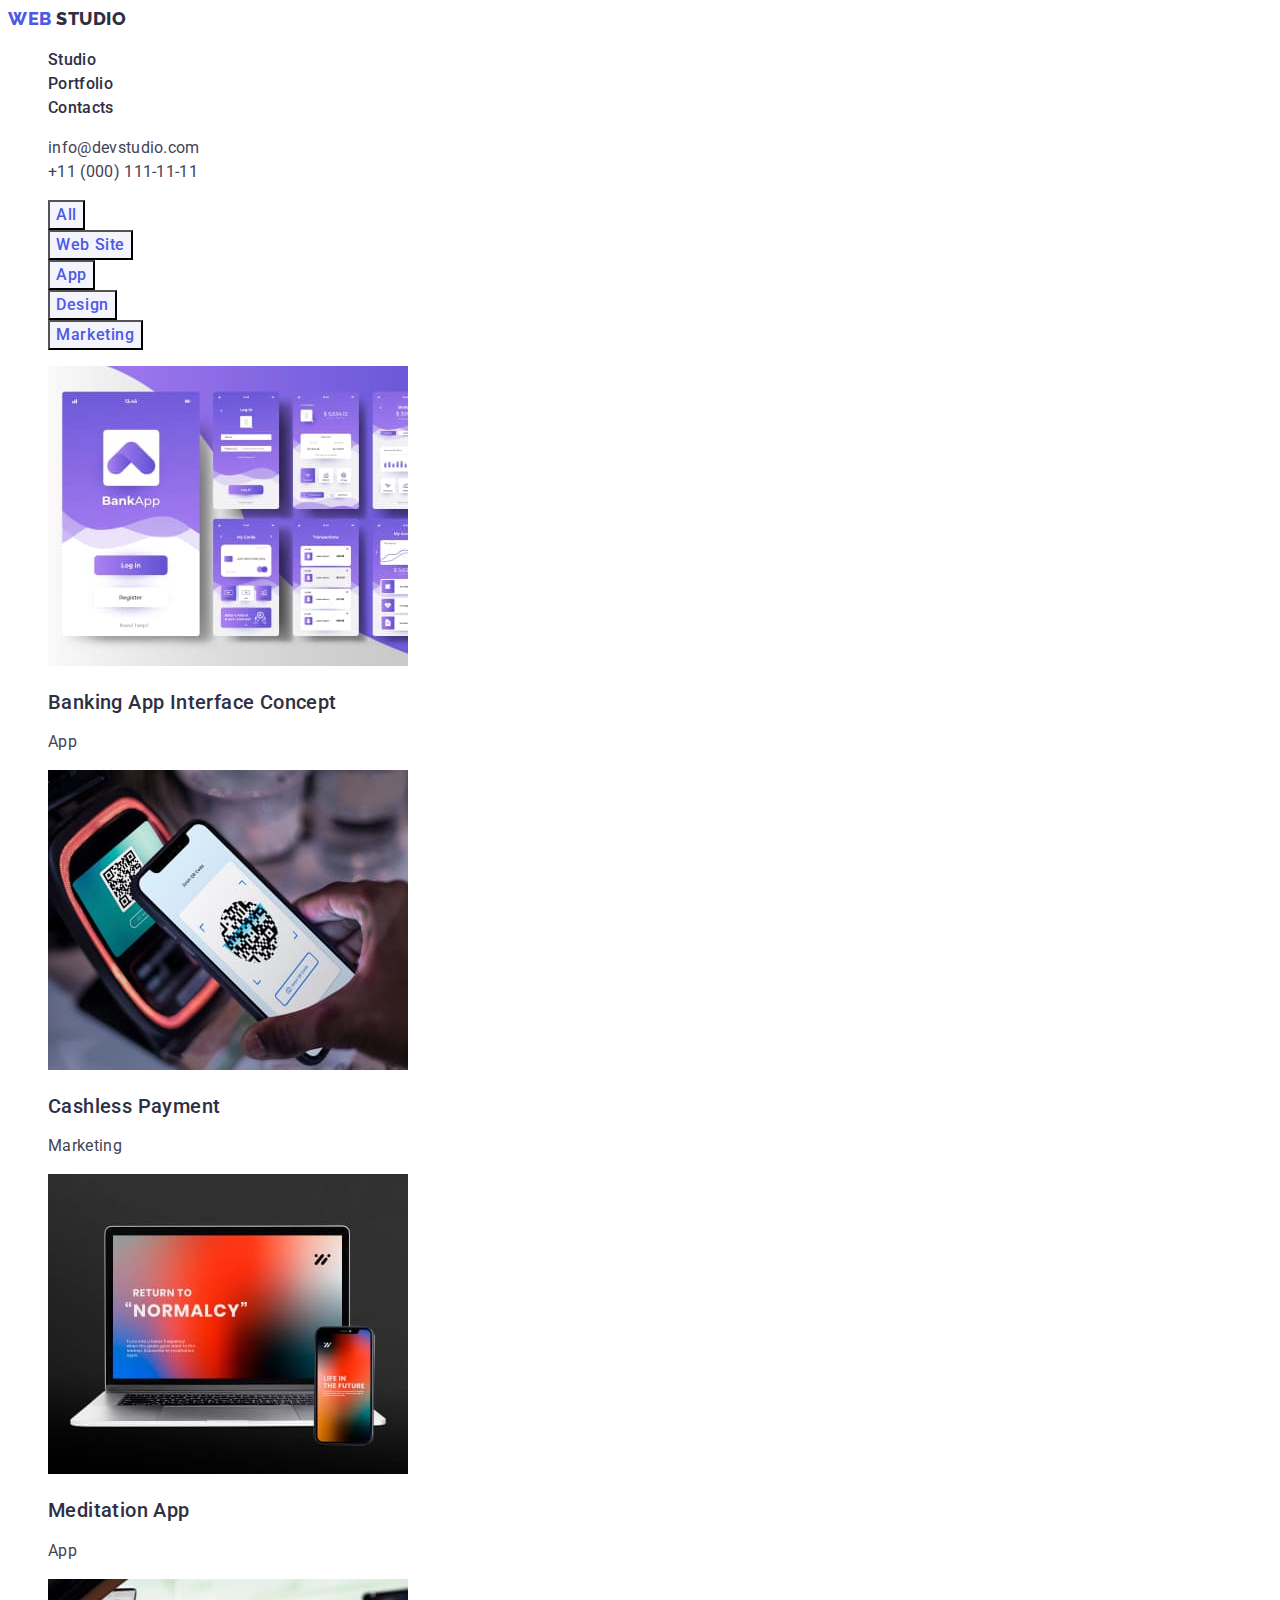
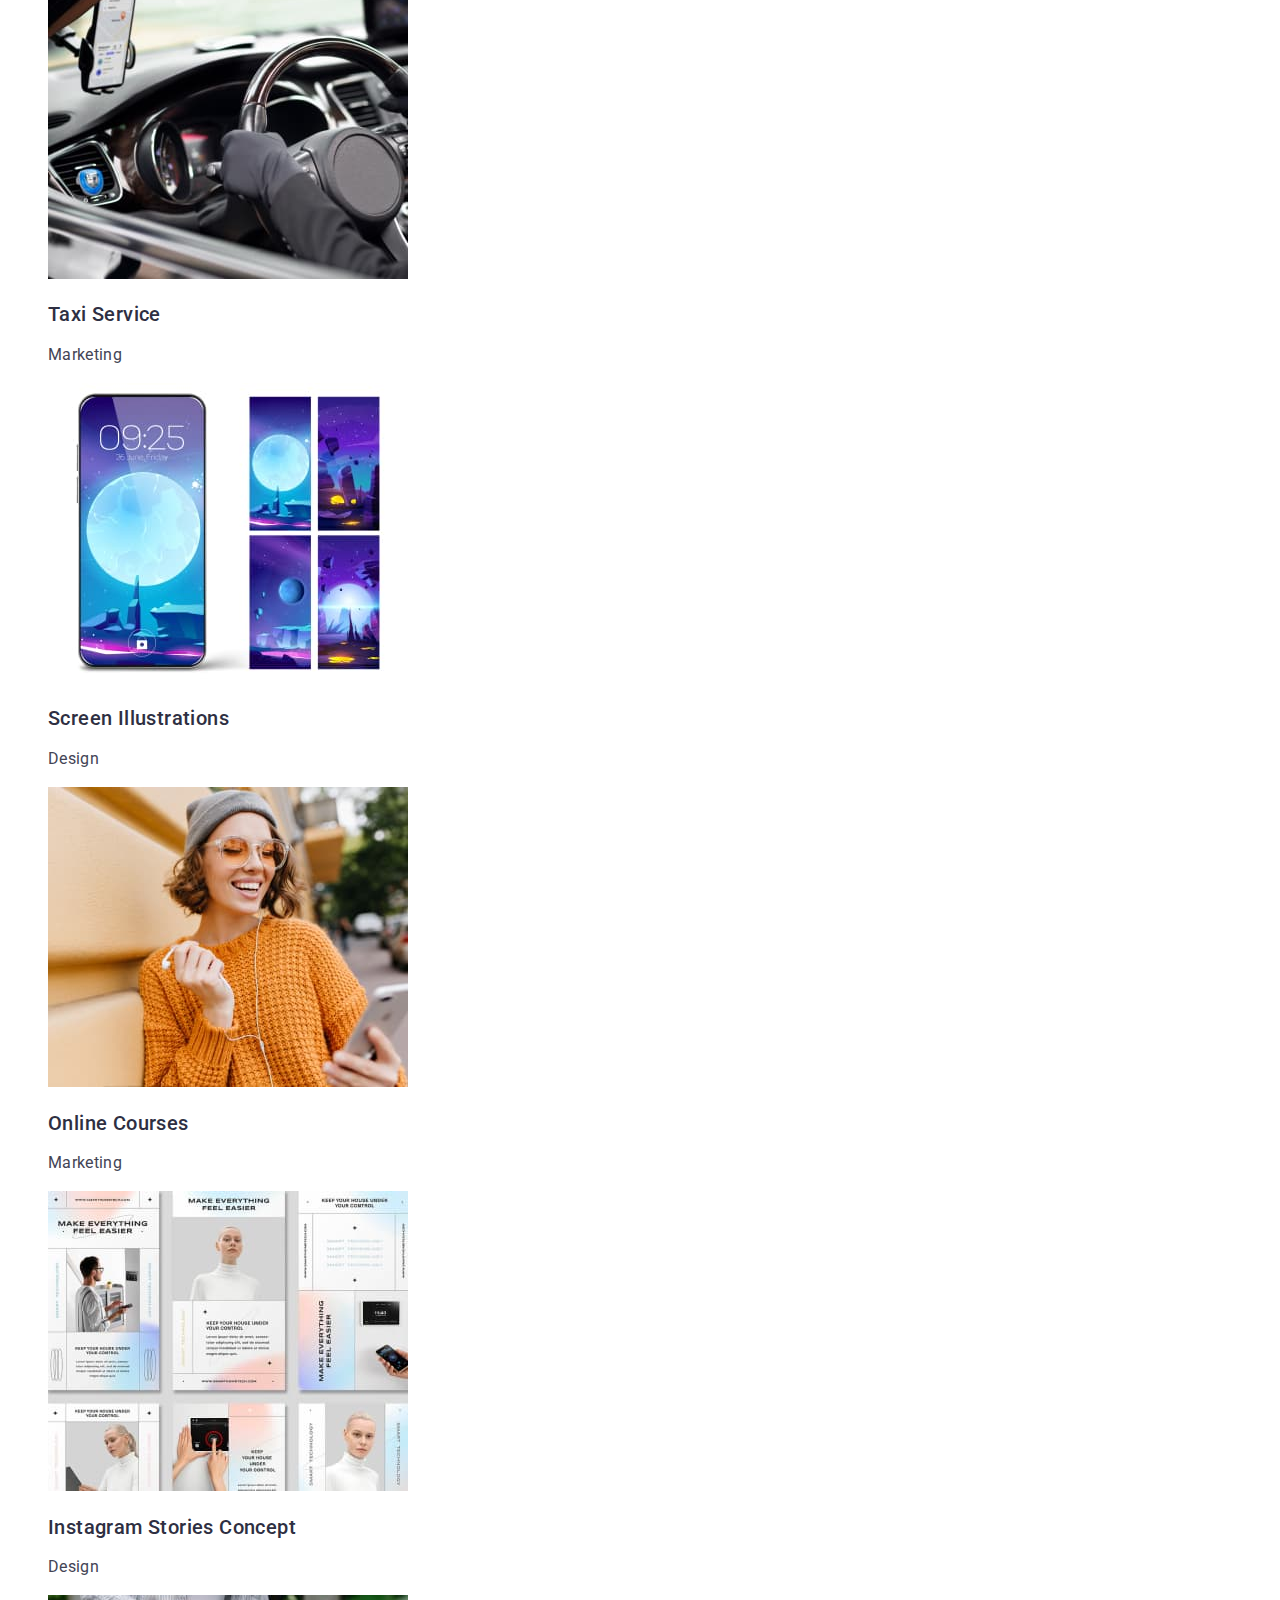
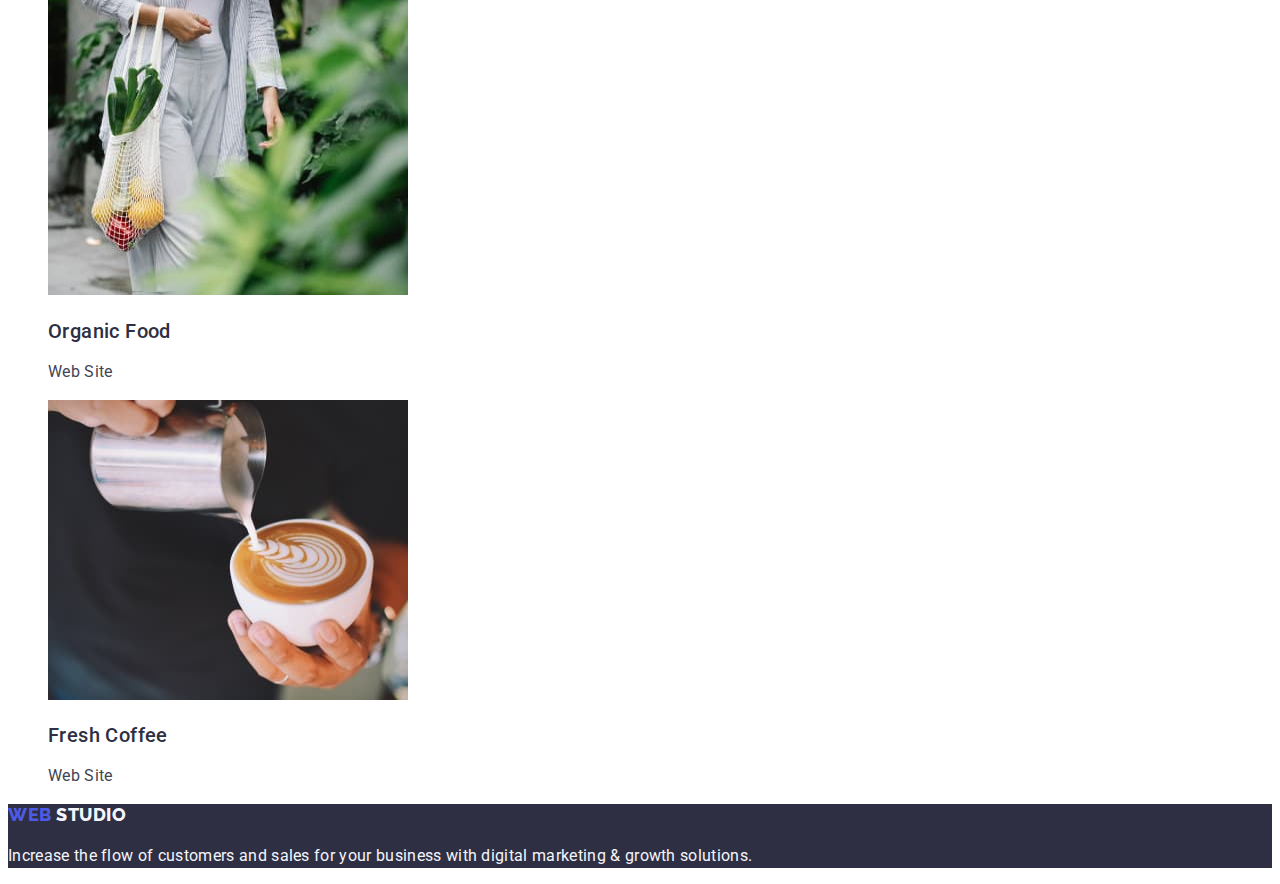
==== portfolio.html @ f61a52d9 "Initial commit" ====
<!DOCTYPE html>
<html lang="en">
  <head>
    <meta charset="UTF-8" />
    <meta http-equiv="X-UA-Compatible" content="IE=edge" />
    <meta name="viewport" content="width=device-width, initial-scale=1.0" />
    <title>Document</title>
    <link rel="stylesheet" href="./css/styles.css" />
    <link rel="preconnect" href="https://fonts.googleapis.com" />
    <link rel="preconnect" href="https://fonts.gstatic.com" crossorigin />
    <link
      href="https://fonts.googleapis.com/css2?family=Raleway:wght@800&family=Roboto:wght@400;500;700&display=swap"
      rel="stylesheet"
    />
  </head>
  <body class="body">
    <header>
      <nav>
        <a class="logo link" href="./index.html"
          >Web <span class="logo-dark">Studio</span></a
        >
        <ul class="list">
          <li><a class="link header-link" href="./index.html">Studio</a></li>
          <li>
            <a class="link header-link" href="./portfolio.html">Portfolio</a>
          </li>
          <li><a class="link header-link" href="">Contacts</a></li>
        </ul>
      </nav>
      <address class="link">
        <ul class="list">
          <li>
            <a class="link header-contact" href="mailto:info@devstudio.com"
              >info@devstudio.com</a
            >
          </li>
          <li>
            <a class="link header-contact" href="tel:+110001111111"
              >+11 (000) 111-11-11</a
            >
          </li>
        </ul>
      </address>
    </header>

    <main>
      <section>
        <h1 hidden>Portfolio</h1>
        <ul class="list">
          <li><button class="bth-portfolio" type="button">All</button></li>
          <li><button class="bth-portfolio" type="button">Web Site</button></li>
          <li><button class="bth-portfolio" type="button">App</button></li>
          <li><button class="bth-portfolio" type="button">Design</button></li>
          <li>
            <button class="bth-portfolio" type="button">Marketing</button>
          </li>
        </ul>
        <ul class="list">
          <li>
            <a class="link" href="">
              <img
                src="./images/hw-02/img-1.jpg"
                width="360"
                height="300"
                alt="Banking App Interface Concept"
              />
              <h2 class="uppertitle">Banking App Interface Concept</h2>
              <p class="text">App</p>
            </a>
          </li>
          <li>
            <a class="link" href="">
              <img
                src="./images/hw-02/img-2.jpg"
                width="360"
                height="300"
                alt="Cashless Payment"
              />
              <h2 class="uppertitle">Cashless Payment</h2>
              <p class="text">Marketing</p>
            </a>
          </li>

          <li>
            <a class="link" href="">
              <img
                src="./images/hw-02/img-3.jpg"
                width="360"
                height="300"
                alt="Meditation App"
              />
              <h2 class="uppertitle">Meditation App</h2>
              <p class="text">App</p>
            </a>
          </li>

          <li>
            <a class="link" href="">
              <img
                src="./images/hw-02/img-4.jpg"
                width="360"
                height="300"
                alt="Taxi Service"
              />
              <h2 class="uppertitle">Taxi Service</h2>
              <p class="text">Marketing</p>
            </a>
          </li>
          <li>
            <a class="link" href="">
              <img
                src="./images/hw-02/img-5.jpg"
                width="360"
                height="300"
                alt="Screen Illustrations"
              />
              <h2 class="uppertitle">Screen Illustrations</h2>
              <p class="text">Design</p>
            </a>
          </li>
          <li>
            <a class="link" href="">
              <img
                src="./images/hw-02/img-6.jpg"
                width="360"
                height="300"
                alt="Online Courses"
              />
              <h2 class="uppertitle">Online Courses</h2>
              <p class="text">Marketing</p>
            </a>
          </li>

          <li>
            <a class="link" href="">
              <img
                src="./images/hw-02/img-7.jpg"
                width="360"
                height="300"
                alt="Instagram Stories Concept"
              />
              <h2 class="uppertitle">Instagram Stories Concept</h2>
              <p class="text">Design</p>
            </a>
          </li>
          <li>
            <a class="link" href="">
              <img
                src="./images/hw-02/img-8.jpg"
                width="360"
                height="300"
                alt="Organic Food"
              />
              <h2 class="uppertitle">Organic Food</h2>
              <p class="text">Web Site</p>
            </a>
          </li>
          <li>
            <a class="link" href="">
              <img
                src="./images/hw-02/img-9.jpg"
                width="360"
                height="300"
                alt="Fresh Coffee"
              />
              <h2 class="uppertitle">Fresh Coffee</h2>
              <p class="text">Web Site</p>
            </a>
          </li>
        </ul>
      </section>
    </main>
    <footer class="dark-bg">
      <a class="logo link" href="./portfolio.html"
        >Web <span class="logo-light">Studio</span></a
      >
      <p class="footer-text">
        Increase the flow of customers and sales for your business with digital
        marketing & growth solutions.
      </p>
    </footer>
  </body>
</html>
---- css/styles.css ----
:root {
  --primary-font: Roboto, sans-serif;
  --secondary-font: Raleway, sans-serif;
  --main-txt-cl: #434455;
  --light-txt-cl: #ffffff;
  --accent-txt-cl: #4d5ae5;
  --okean-active-btn: #404bbf;
  --logo-dark-txt-container: #2e2f42;
  --logo-btn-txt: #f4f4fd;
  --light-bg-container: #f4f4fd;
}
.body {
  font-family: var(--primary-font);
  font-size: 16px;
  line-height: 1.5;
  letter-spacing: 0.02em;
  color: var(--main-txt-cl);
  background-color: var(--light-txt-cl);
}
.list {
  list-style: none;
  font-style: normal;
}
.link {
  text-decoration: none;
  font-style: normal;
}
.btn {
  font-family: var(--primary-font);
  font-weight: 500;
  font-size: 16px;
  line-height: 1.5;
  display: flex;
  align-items: center;
  letter-spacing: 0.04em;
  color: var(--light-txt-cl);
  background-color: var(--accent-txt-cl);
  box-shadow: 0px 4px 4px rgba(0, 0, 0, 0.15);
  cursor: pointer;
}
.btn:hover,
.btn:focus {
  background-color: var(--okean-active-btn);
}
.bth-portfolio {
  font-family: var(--primary-font);
  font-weight: 500;
  font-size: 16px;
  line-height: 1.5;
  letter-spacing: 0.04em;
  color: var(--accent-txt-cl);
  background-color: var(--logo-btn-txt);
  cursor: pointer;
}
.bth-portfolio:focus {
  background-color: #404BBF; 
  color: #FFFFFF;

}

.bth-portfolio:hover,
.btn-portfolio:focus {
  background-color: #404BBF; 
  color: #FFFFFF;
}

.title {
  font-family: var(--primary-font);
  font-weight: 700;
  font-size: 56px;
  line-height: 1.07;
  text-align: center;
  letter-spacing: 0.02em;
  color: var(--light-txt-cl);
}
.dark-bg {
  background: var(--logo-dark-txt-container);
}
.footer-text {
  font-family: var(--primary-font);
  font-weight: 400;
  font-size: 16px;
  line-height: 1.5;
  letter-spacing: 0.02em;
  color: var(--logo-btn-txt);
}

.logo {
  font-family: var(--secondary-font);
  font-weight: 800;
  font-size: 18px;
  line-height: 1.17;
  letter-spacing: 0.03em;
  text-transform: uppercase;
  color: var(--accent-txt-cl);
  text-decoration: none;
}
.logo-dark {
  color: var(--logo-dark-txt-container);
}
.logo-light {
  color: var(--logo-btn-txt);
}
.header-link {
  font-family: var(--primary-font);
  font-weight: 500;
  font-size: 16px;
  line-height: 1.5;
  letter-spacing: 0.02em;
  color: var(--logo-dark-txt-container);
}
.header-contact {
  font-family: var(--primary-font);
  font-weight: 400;
  font-size: 16px;
  line-height: 1.5;
  letter-spacing: 0.02em;
  color: var(--main-txt-cl);
  font-style: normal;
}

.header-link:hover,
.header-link:focus,
.header-contact:hover,
.header-contact:focus {
  color: var(--okean-active-btn);
}

.uppertitle {
  font-family: var(--primary-font);
  font-weight: 500;
  font-size: 20px;
  line-height: 1.2;
  letter-spacing: 0.02em;
  color: var(--logo-dark-txt-container);
}
.caption {
  font-family: var(--primary-font);
  font-weight: 700;
  font-size: 36px;
  line-height: 1.11;
  text-align: center;
  letter-spacing: 0.02em;
  text-transform: capitalize;
  color: var(--logo-dark-txt-container);
}
.light-bg {
  background: var(--light-bg-container);
}
.text {
  font-family: var(--primary-font);
font-style: normal;
font-weight: 400;
font-size: 16px;
line-height: 1.5;
letter-spacing: 0.02em;
color: var(--main-txt-cl);


}
.picture {
  background-color: var(--light-txt-cl);
}
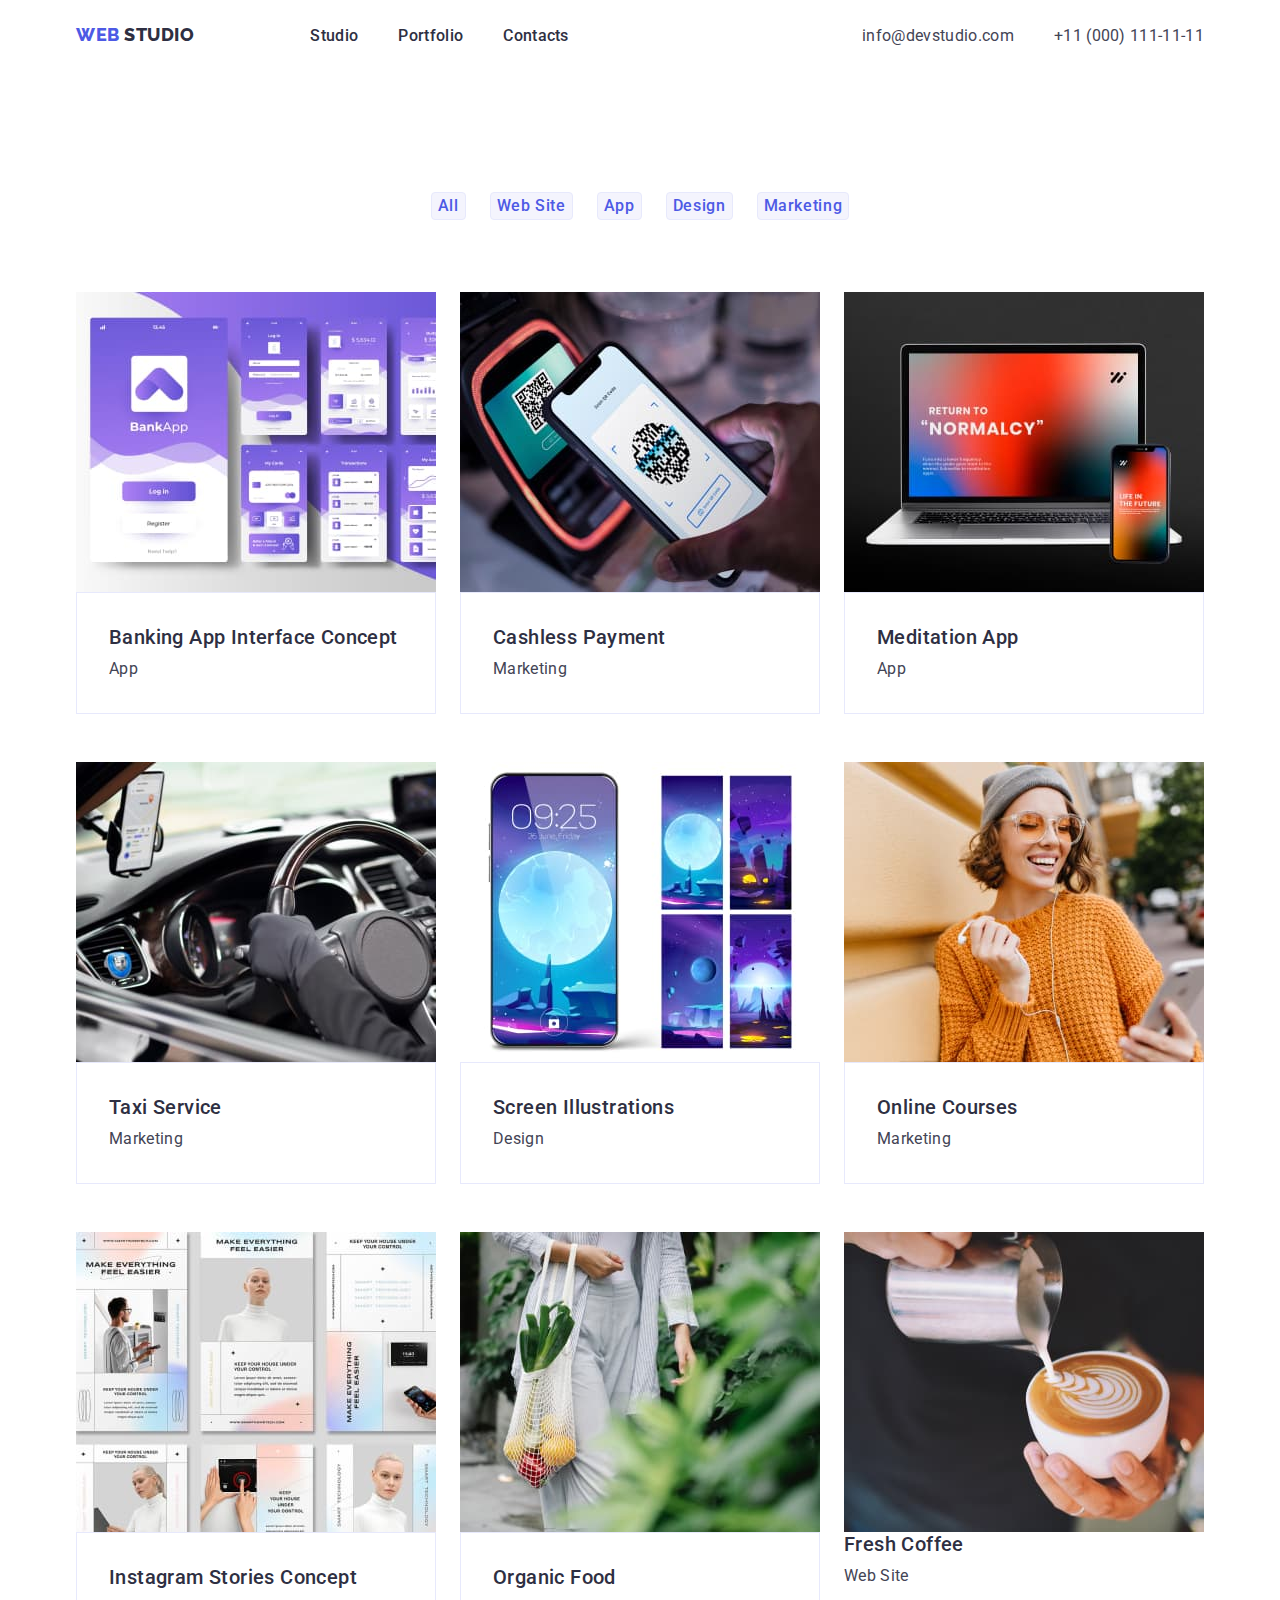
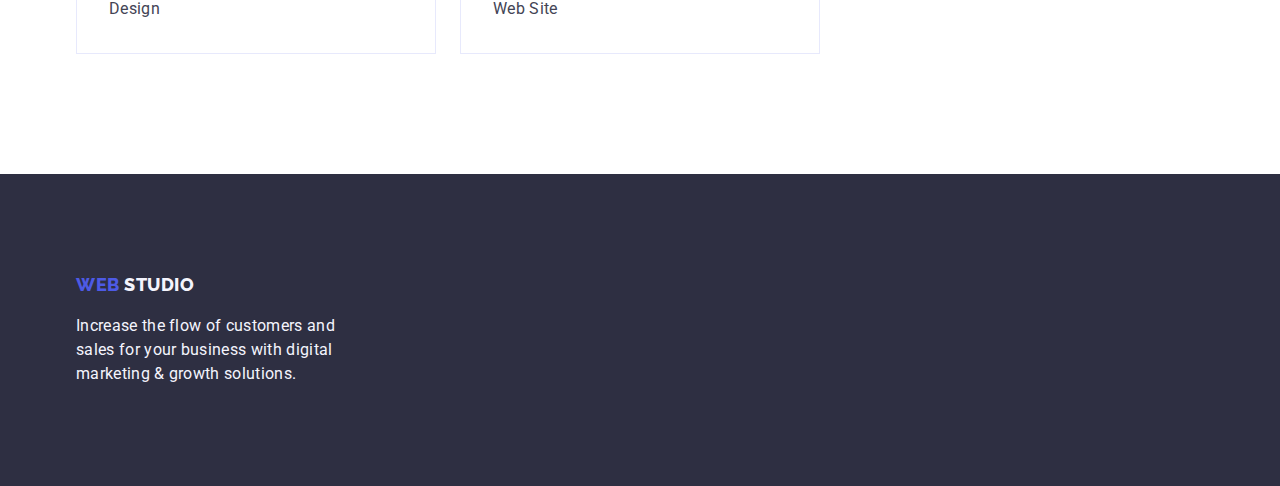
==== commit 308913e1: "change" ====
--- a/portfolio.html
+++ b/portfolio.html
@@ -5,6 +5,12 @@
     <meta http-equiv="X-UA-Compatible" content="IE=edge" />
     <meta name="viewport" content="width=device-width, initial-scale=1.0" />
     <title>Document</title>
+
+    <link
+      rel="stylesheet"
+      href="https://cdn.jsdelivr.net/npm/modern-normalize@1.1.0/modern-normalize.min.css"
+    />
+
     <link rel="stylesheet" href="./css/styles.css" />
     <link rel="preconnect" href="https://fonts.googleapis.com" />
     <link rel="preconnect" href="https://fonts.gstatic.com" crossorigin />
@@ -13,171 +19,199 @@
       rel="stylesheet"
     />
   </head>
+
   <body class="body">
     <header>
-      <nav>
-        <a class="logo link" href="./index.html"
-          >Web <span class="logo-dark">Studio</span></a
-        >
-        <ul class="list">
-          <li><a class="link header-link" href="./index.html">Studio</a></li>
-          <li>
-            <a class="link header-link" href="./portfolio.html">Portfolio</a>
-          </li>
-          <li><a class="link header-link" href="">Contacts</a></li>
-        </ul>
-      </nav>
-      <address class="link">
-        <ul class="list">
-          <li>
-            <a class="link header-contact" href="mailto:info@devstudio.com"
-              >info@devstudio.com</a
-            >
-          </li>
-          <li>
-            <a class="link header-contact" href="tel:+110001111111"
-              >+11 (000) 111-11-11</a
-            >
-          </li>
-        </ul>
-      </address>
+      <div class="header-container container">
+        <nav class="header-nav">
+          <a class="logo link" href="./index.html"
+            >Web <span class="logo-dark">Studio</span></a
+          >
+          <ul class="header-nav-list list">
+            <li><a class="link header-link" href="./index.html">Studio</a></li>
+            <li>
+              <a class="link header-link" href="./portfolio.html">Portfolio</a>
+            </li>
+            <li><a class="link header-link" href="">Contacts</a></li>
+          </ul>
+        </nav>
+        <address class="link">
+          <ul class="header-nav list">
+            <li>
+              <a class="link header-contact" href="mailto:info@devstudio.com"
+                >info@devstudio.com</a
+              >
+            </li>
+            <li>
+              <a class="link header-contact" href="tel:+110001111111"
+                >+11 (000) 111-11-11</a
+              >
+            </li>
+          </ul>
+        </address>
+      </div>
     </header>
 
     <main>
       <section>
-        <h1 hidden>Portfolio</h1>
-        <ul class="list">
-          <li><button class="bth-portfolio" type="button">All</button></li>
-          <li><button class="bth-portfolio" type="button">Web Site</button></li>
-          <li><button class="bth-portfolio" type="button">App</button></li>
-          <li><button class="bth-portfolio" type="button">Design</button></li>
-          <li>
-            <button class="bth-portfolio" type="button">Marketing</button>
-          </li>
-        </ul>
-        <ul class="list">
-          <li>
-            <a class="link" href="">
-              <img
-                src="./images/hw-02/img-1.jpg"
-                width="360"
-                height="300"
-                alt="Banking App Interface Concept"
-              />
-              <h2 class="uppertitle">Banking App Interface Concept</h2>
-              <p class="text">App</p>
-            </a>
-          </li>
-          <li>
-            <a class="link" href="">
-              <img
-                src="./images/hw-02/img-2.jpg"
-                width="360"
-                height="300"
-                alt="Cashless Payment"
-              />
-              <h2 class="uppertitle">Cashless Payment</h2>
-              <p class="text">Marketing</p>
-            </a>
-          </li>
-
-          <li>
-            <a class="link" href="">
-              <img
-                src="./images/hw-02/img-3.jpg"
-                width="360"
-                height="300"
-                alt="Meditation App"
-              />
-              <h2 class="uppertitle">Meditation App</h2>
-              <p class="text">App</p>
-            </a>
-          </li>
-
-          <li>
-            <a class="link" href="">
-              <img
-                src="./images/hw-02/img-4.jpg"
-                width="360"
-                height="300"
-                alt="Taxi Service"
-              />
-              <h2 class="uppertitle">Taxi Service</h2>
-              <p class="text">Marketing</p>
-            </a>
-          </li>
-          <li>
-            <a class="link" href="">
-              <img
-                src="./images/hw-02/img-5.jpg"
-                width="360"
-                height="300"
-                alt="Screen Illustrations"
-              />
-              <h2 class="uppertitle">Screen Illustrations</h2>
-              <p class="text">Design</p>
-            </a>
-          </li>
-          <li>
-            <a class="link" href="">
-              <img
-                src="./images/hw-02/img-6.jpg"
-                width="360"
-                height="300"
-                alt="Online Courses"
-              />
-              <h2 class="uppertitle">Online Courses</h2>
-              <p class="text">Marketing</p>
-            </a>
-          </li>
-
-          <li>
-            <a class="link" href="">
-              <img
-                src="./images/hw-02/img-7.jpg"
-                width="360"
-                height="300"
-                alt="Instagram Stories Concept"
-              />
-              <h2 class="uppertitle">Instagram Stories Concept</h2>
-              <p class="text">Design</p>
-            </a>
-          </li>
-          <li>
-            <a class="link" href="">
-              <img
-                src="./images/hw-02/img-8.jpg"
-                width="360"
-                height="300"
-                alt="Organic Food"
-              />
-              <h2 class="uppertitle">Organic Food</h2>
-              <p class="text">Web Site</p>
-            </a>
-          </li>
-          <li>
-            <a class="link" href="">
-              <img
-                src="./images/hw-02/img-9.jpg"
-                width="360"
-                height="300"
-                alt="Fresh Coffee"
-              />
-              <h2 class="uppertitle">Fresh Coffee</h2>
-              <p class="text">Web Site</p>
-            </a>
-          </li>
-        </ul>
+        <div class="container">
+          <h1 class="visually-hidden" hidden>Portfolio</h1>
+
+          <ul class="list btn-list">
+            <li><button class="bth-portfolio" type="button">All</button></li>
+            <li>
+              <button class="bth-portfolio" type="button">Web Site</button>
+            </li>
+            <li><button class="bth-portfolio" type="button">App</button></li>
+            <li>
+              <button class="bth-portfolio" type="button">Design</button>
+            </li>
+            <li>
+              <button class="bth-portfolio" type="button">Marketing</button>
+            </li>
+          </ul>
+
+          <ul class="list card">
+            <li class="card-item">
+              <a class="link" href="">
+                <img
+                  src="./images/hw-02/img-1.jpg"
+                  width="360"
+                  height="300"
+                  alt="Banking App Interface Concept"
+                />
+                <div class="card-wrapper">
+                  <h2 class="uppertitle">Banking App Interface Concept</h2>
+                  <p class="text">App</p>
+                </div>
+              </a>
+            </li>
+            <li class="card-item">
+              <a class="link" href="">
+                <img
+                  src="./images/hw-02/img-2.jpg"
+                  width="360"
+                  height="300"
+                  alt="Cashless Payment"
+                />
+                <div class="card-wrapper">
+                  <h2 class="uppertitle">Cashless Payment</h2>
+                  <p class="text">Marketing</p>
+                </div>
+              </a>
+            </li>
+            <li class="card-item">
+              <a class="link" href="">
+                <img
+                  src="./images/hw-02/img-3.jpg"
+                  width="360"
+                  height="300"
+                  alt="Meditation App"
+                />
+                <div class="card-wrapper">
+                  <h2 class="uppertitle">Meditation App</h2>
+                  <p class="text">App</p>
+                </div>
+              </a>
+            </li>
+            <li class="card-item">
+              <a class="link" href="">
+                <img
+                  src="./images/hw-02/img-4.jpg"
+                  width="360"
+                  height="300"
+                  alt="Taxi Service"
+                />
+                <div class="card-wrapper">
+                  <h2 class="uppertitle">Taxi Service</h2>
+                  <p class="text">Marketing</p>
+                </div>
+              </a>
+            </li>
+            <li class="card-item">
+              <a class="link" href="">
+                <img
+                  src="./images/hw-02/img-5.jpg"
+                  width="360"
+                  height="300"
+                  alt="Screen Illustrations"
+                />
+                <div class="card-wrapper">
+                  <h2 class="uppertitle">Screen Illustrations</h2>
+                  <p class="text">Design</p>
+                </div>
+              </a>
+            </li>
+            <li class="card-item">
+              <a class="link" href="">
+                <img
+                  src="./images/hw-02/img-6.jpg"
+                  width="360"
+                  height="300"
+                  alt="Online Courses"
+                />
+                <div class="card-wrapper">
+                  <h2 class="uppertitle">Online Courses</h2>
+                  <p class="text">Marketing</p>
+                </div>
+              </a>
+            </li>
+            <li class="card-item">
+              <a class="link" href="">
+                <img
+                  src="./images/hw-02/img-7.jpg"
+                  width="360"
+                  height="300"
+                  alt="Instagram Stories Concept"
+                />
+                <div class="card-wrapper">
+                  <h2 class="uppertitle">Instagram Stories Concept</h2>
+                  <p class="text">Design</p>
+                </div>
+              </a>
+            </li>
+            <li class="card-item">
+              <a class="link" href="">
+                <img
+                  src="./images/hw-02/img-8.jpg"
+                  width="360"
+                  height="300"
+                  alt="Organic Food"
+                />
+                <div class="card-wrapper">
+                  <h2 class="uppertitle">Organic Food</h2>
+                  <p class="text">Web Site</p>
+                </div>
+              </a>
+            </li>
+            <li class="card-item">
+              <a class="link" href="">
+                <img
+                  src="./images/hw-02/img-9.jpg"
+                  width="360"
+                  height="300"
+                  alt="Fresh Coffee"
+                />
+                <div>
+                  <h2 class="uppertitle">Fresh Coffee</h2>
+                  <p class="text">Web Site</p>
+                </div>
+              </a>
+            </li>
+          </ul>
+        </div>
       </section>
     </main>
     <footer class="dark-bg">
-      <a class="logo link" href="./portfolio.html"
-        >Web <span class="logo-light">Studio</span></a
-      >
-      <p class="footer-text">
-        Increase the flow of customers and sales for your business with digital
-        marketing & growth solutions.
-      </p>
+      <div class="container logo-footer">
+        <a class="logo link" href="./portfolio.html"
+          >Web <span class="logo-light">Studio</span></a
+        >
+        <p class="footer-text">
+          Increase the flow of customers and sales for your business with
+          digital marketing & growth solutions.
+        </p>
+      </div>
     </footer>
   </body>
 </html>
--- a/css/styles.css
+++ b/css/styles.css
@@ -17,32 +17,74 @@
   color: var(--main-txt-cl);
   background-color: var(--light-txt-cl);
 }
+h1,
+h2,
+h3,
+h4,
+h5,
+h6,
+p,
+ul {
+  margin: 0;
+}
+img {
+  display: block;
+  max-width: 100%;
+  height: auto;
+}
+.container {
+  width: 1158px;
+  margin-left: auto;
+  margin-right: auto;
+  padding-left: 15px;
+  padding-right: 15px;
+
+  outline-offset: -2px;
+}
+
 .list {
   list-style: none;
   font-style: normal;
+  padding: 0;
+  margin: 0;
 }
 .link {
   text-decoration: none;
   font-style: normal;
 }
+button {
+  font-style: inherit;
+  color: currentColor;
+  cursor: pointer;
+}
 .btn {
+  display: block;
+  margin-left: auto;
+  margin-right: auto;
+  margin-top: 48px;
+  min-width: 169px;
   font-family: var(--primary-font);
   font-weight: 500;
   font-size: 16px;
   line-height: 1.5;
-  display: flex;
+  display: block;
   align-items: center;
   letter-spacing: 0.04em;
   color: var(--light-txt-cl);
   background-color: var(--accent-txt-cl);
   box-shadow: 0px 4px 4px rgba(0, 0, 0, 0.15);
   cursor: pointer;
+  height: 56px;
+  border: none;
+  border-radius: 4px;
 }
 .btn:hover,
 .btn:focus {
   background-color: var(--okean-active-btn);
 }
 .bth-portfolio {
+  margin-bottom: 72px;
+
   font-family: var(--primary-font);
   font-weight: 500;
   font-size: 16px;
@@ -51,20 +93,26 @@
   color: var(--accent-txt-cl);
   background-color: var(--logo-btn-txt);
   cursor: pointer;
+  border: 1px solid #e7e9fc;
+  border-radius: 4px;
 }
 .bth-portfolio:focus {
-  background-color: #404BBF; 
-  color: #FFFFFF;
-
+  background-color: #404bbf;
+  color: #ffffff;
 }
 
 .bth-portfolio:hover,
 .btn-portfolio:focus {
-  background-color: #404BBF; 
-  color: #FFFFFF;
+  background-color: #404bbf;
+  color: #ffffff;
 }
 
 .title {
+  margin-bottom: 48px;
+  margin-left: auto;
+  margin-right: auto;
+  width: 496px;
+  display: block;
   font-family: var(--primary-font);
   font-weight: 700;
   font-size: 56px;
@@ -73,10 +121,13 @@
   letter-spacing: 0.02em;
   color: var(--light-txt-cl);
 }
+
 .dark-bg {
   background: var(--logo-dark-txt-container);
 }
 .footer-text {
+  margin-top: 16px;
+  width: 264px;
   font-family: var(--primary-font);
   font-weight: 400;
   font-size: 16px;
@@ -86,6 +137,7 @@
 }
 
 .logo {
+  margin-right: 76px;
   font-family: var(--secondary-font);
   font-weight: 800;
   font-size: 18px;
@@ -126,7 +178,29 @@
   color: var(--okean-active-btn);
 }
 
+.header-container {
+  display: flex;
+  align-items: center;
+}
+.header-nav-list {
+  display: flex;
+  align-items: center;
+  gap: 40px;
+}
+.header-nav {
+  margin-right: auto;
+  display: flex;
+  gap: 40px;
+  padding-top: 24px;
+  padding-bottom: 24px;
+}
+section {
+  padding-top: 120px;
+  padding-bottom: 120px;
+}
+
 .uppertitle {
+  margin-bottom: 8px;
   font-family: var(--primary-font);
   font-weight: 500;
   font-size: 20px;
@@ -135,6 +209,7 @@
   color: var(--logo-dark-txt-container);
 }
 .caption {
+  margin-bottom: 72px;
   font-family: var(--primary-font);
   font-weight: 700;
   font-size: 36px;
@@ -144,20 +219,88 @@
   text-transform: capitalize;
   color: var(--logo-dark-txt-container);
 }
+.visually-hidden {
+  position: absolute;
+  width: 1px;
+  height: 1px;
+  margin: -1px;
+  border: 0;
+  padding: 0;
+  white-space: nowrap;
+  clip-path: inset(100%);
+  clip: rect(0 0 0 0);
+  overflow: hidden;
+}
 .light-bg {
   background: var(--light-bg-container);
 }
 .text {
   font-family: var(--primary-font);
-font-style: normal;
-font-weight: 400;
-font-size: 16px;
-line-height: 1.5;
-letter-spacing: 0.02em;
-color: var(--main-txt-cl);
-
-
+  font-style: normal;
+  font-weight: 400;
+  font-size: 16px;
+  line-height: 1.5;
+  letter-spacing: 0.02em;
+  color: var(--main-txt-cl);
 }
 .picture {
   background-color: var(--light-txt-cl);
 }
+
+.container-list {
+  display: flex;
+  flex-wrap: wrap;
+  gap: 24px;
+}
+.subtitle {
+  width: 264px;
+}
+.img-list {
+  display: flex;
+  flex-wrap: wrap;
+  gap: 24px;
+}
+.team-list {
+  display: flex;
+  flex-wrap: wrap;
+  gap: 24px;
+}
+.team-item {
+  width: calc((100%- (24px * 3)) / 4);
+}
+.team-wrapper {
+  padding: 32px 16px;
+}
+.team-card {
+  border-top-left-radius: 0px;
+  border-top-right-radius: 0px;
+  border-bottom-right-radius: 4px;
+  border-bottom-left-radius: 4px;
+}
+.team-uppertitle {
+  text-align: center;
+}
+.team-text {
+  text-align: center;
+}
+.logo-footer {
+  padding-top: 100px;
+  padding-bottom: 100px;
+}
+.btn-list {
+  display: flex;
+  flex-wrap: wrap;
+  justify-content: center;
+  gap: 24px;
+}
+
+.card {
+  display: flex;
+  flex-wrap: wrap;
+  gap: 24px;
+  row-gap: 48px;
+}
+.card-wrapper {
+  padding: 32px;
+  border: 1px solid #e7e9fc;
+}
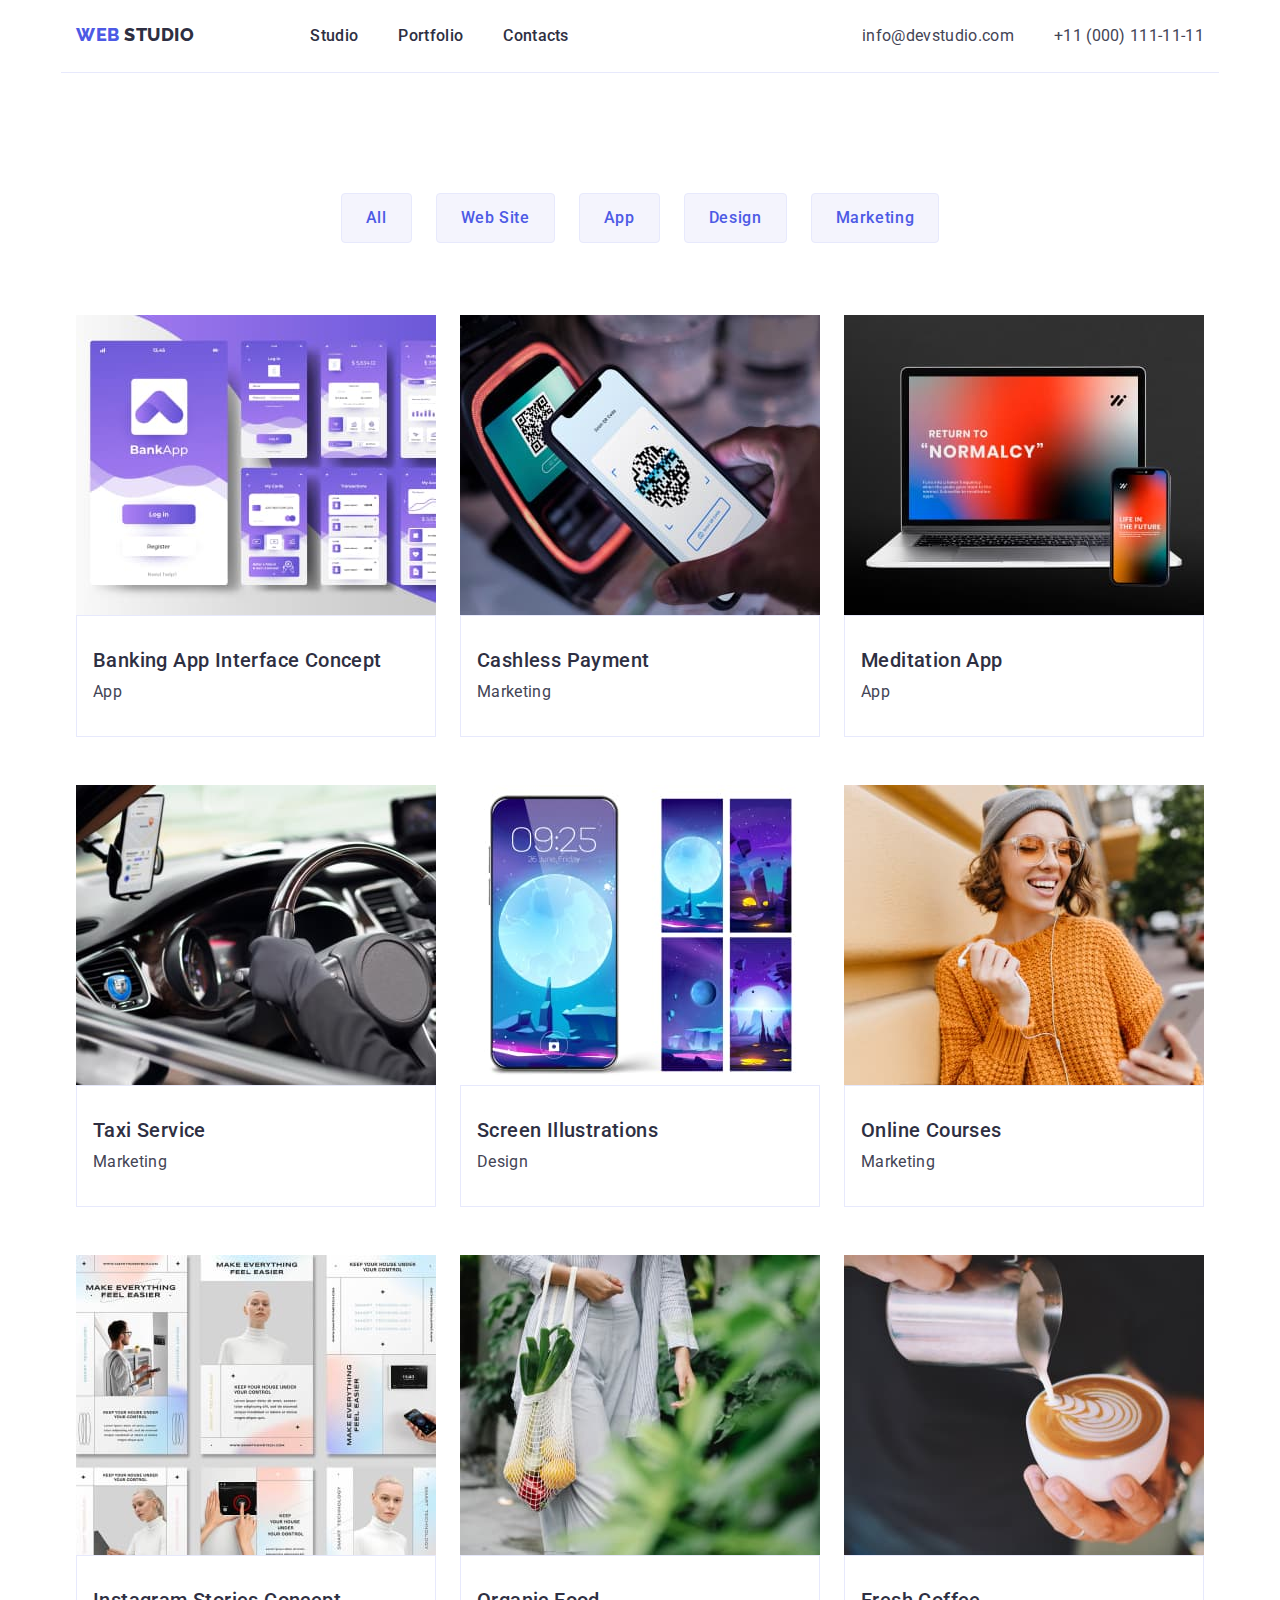
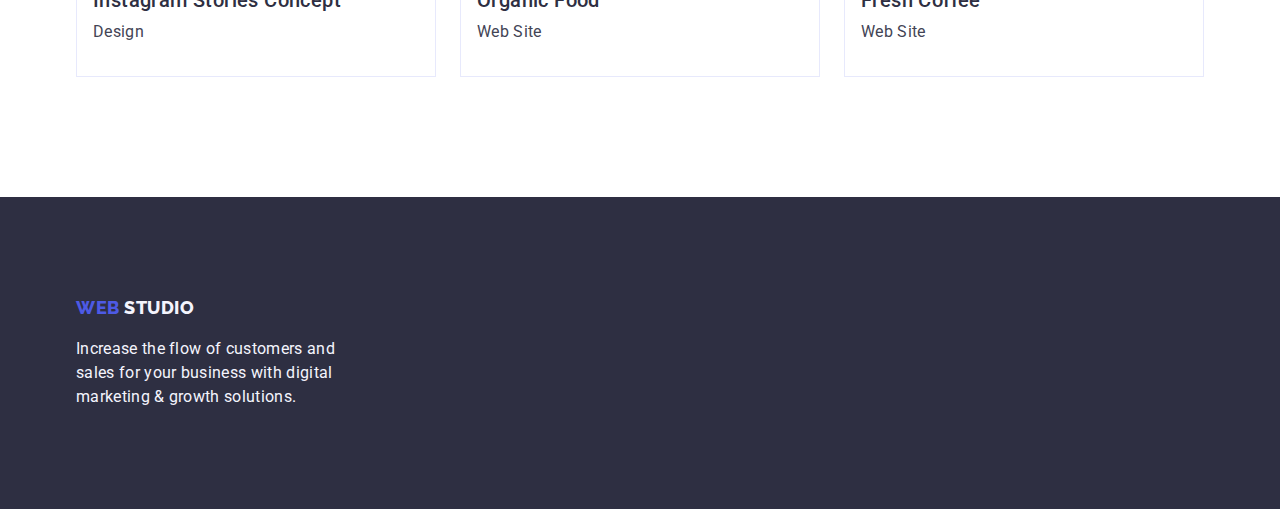
==== commit 19f1cfaf: "change" ====
--- a/portfolio.html
+++ b/portfolio.html
@@ -192,7 +192,7 @@
                   height="300"
                   alt="Fresh Coffee"
                 />
-                <div>
+                <div class="card-wrapper">
                   <h2 class="uppertitle">Fresh Coffee</h2>
                   <p class="text">Web Site</p>
                 </div>
--- a/css/styles.css
+++ b/css/styles.css
@@ -49,6 +49,7 @@
   margin: 0;
 }
 .link {
+  display: inline-block;
   text-decoration: none;
   font-style: normal;
 }
@@ -84,6 +85,7 @@
 }
 .bth-portfolio {
   margin-bottom: 72px;
+  padding: 12px 24px;
 
   font-family: var(--primary-font);
   font-weight: 500;
@@ -105,6 +107,7 @@
 .btn-portfolio:focus {
   background-color: #404bbf;
   color: #ffffff;
+  border: 1px solid transparent;
 }
 
 .title {
@@ -121,7 +124,10 @@
   letter-spacing: 0.02em;
   color: var(--light-txt-cl);
 }
-
+.title-container {
+  padding-top: 188px;
+  padding-bottom: 188px;
+}
 .dark-bg {
   background: var(--logo-dark-txt-container);
 }
@@ -181,6 +187,7 @@
 .header-container {
   display: flex;
   align-items: center;
+  border-bottom: 1px solid #E7E9FC;
 }
 .header-nav-list {
   display: flex;
@@ -283,11 +290,14 @@
 .team-text {
   text-align: center;
 }
-.logo-footer {
+.logo-footer { 
+  
+  margin-bottom: 16px;
   padding-top: 100px;
   padding-bottom: 100px;
 }
 .btn-list {
+  
   display: flex;
   flex-wrap: wrap;
   justify-content: center;
@@ -299,8 +309,9 @@
   flex-wrap: wrap;
   gap: 24px;
   row-gap: 48px;
+  border-top: none;
 }
 .card-wrapper {
-  padding: 32px;
+  padding: 32px 16px;
   border: 1px solid #e7e9fc;
 }
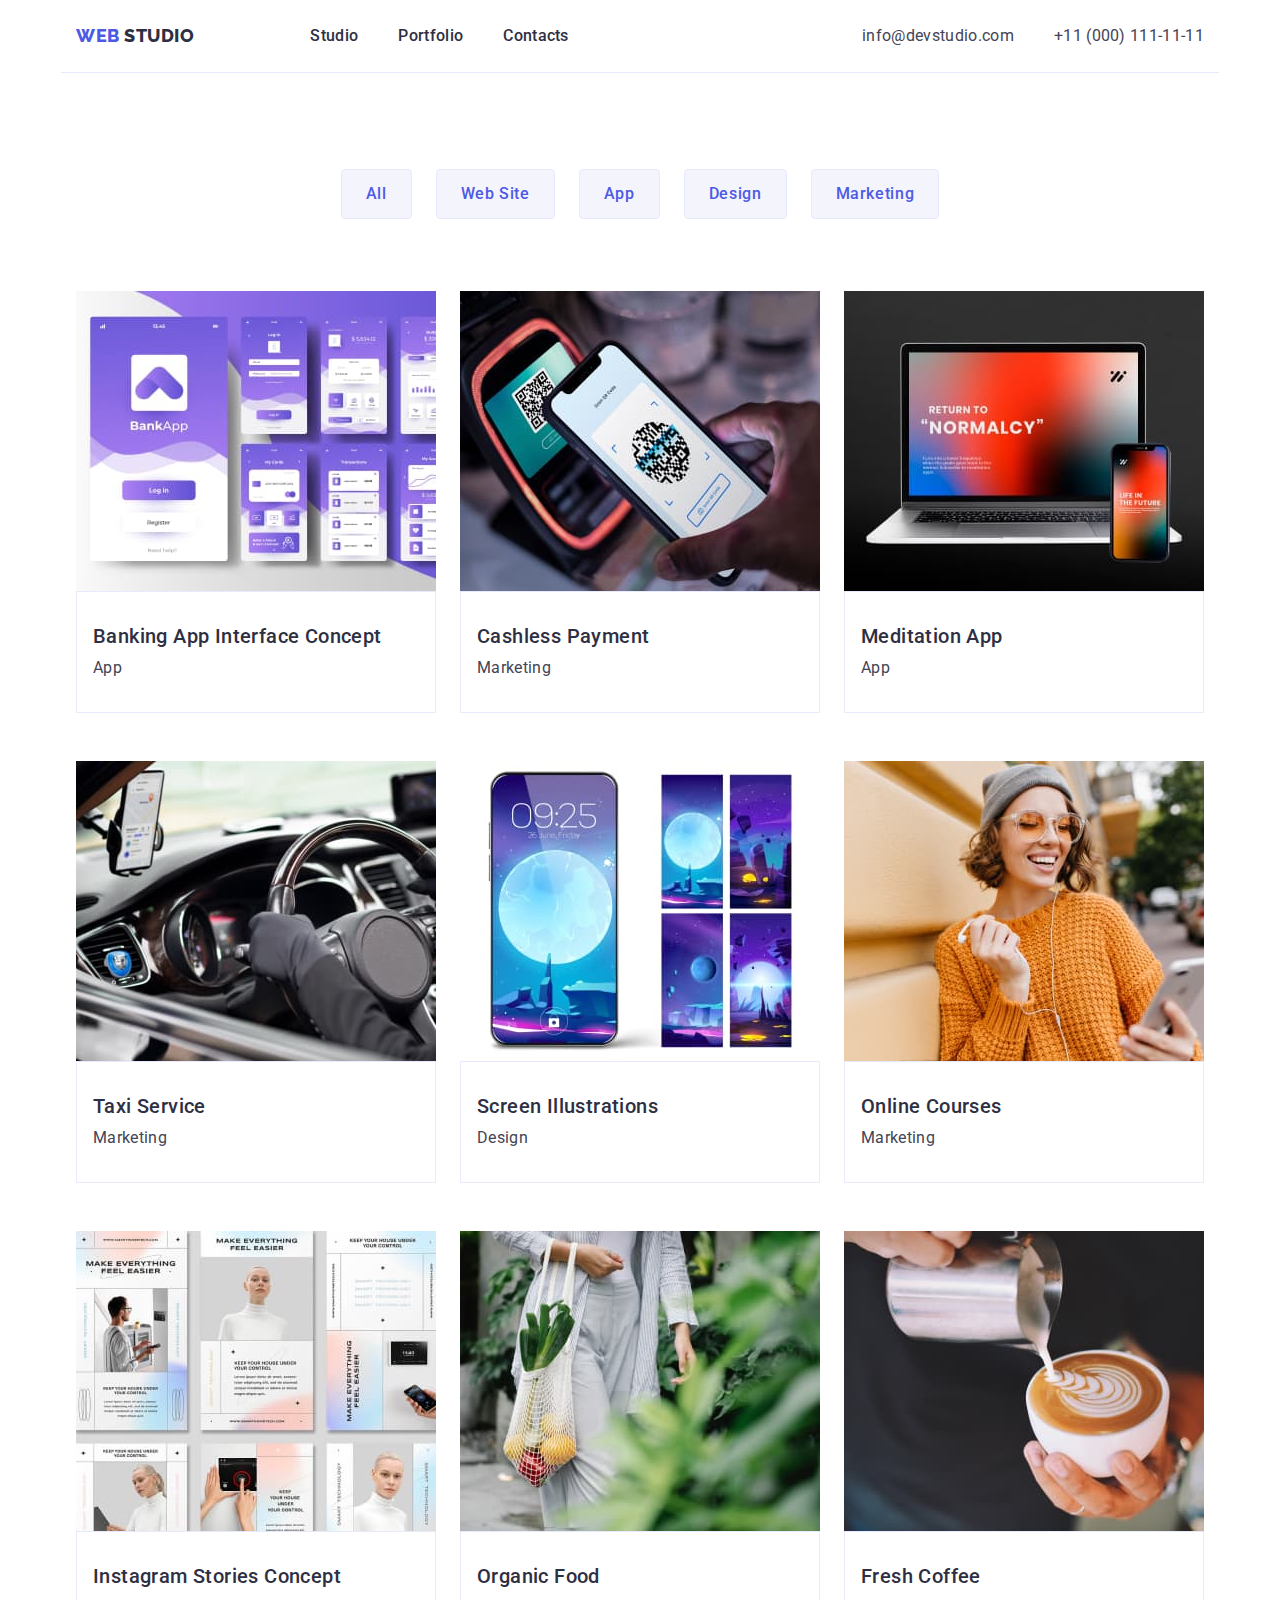
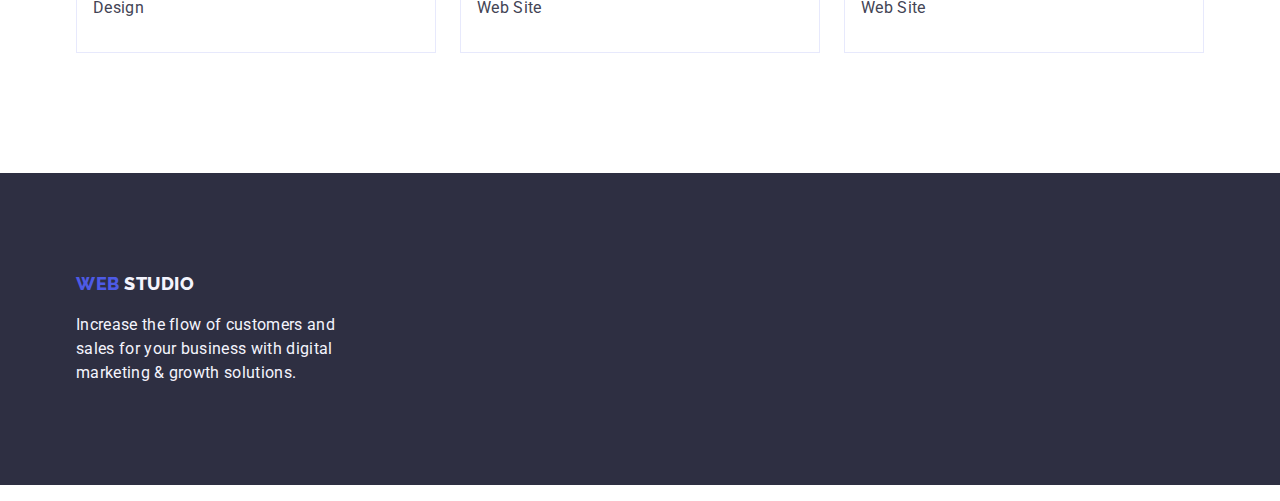
==== commit 853587a3: "change" ====
--- a/portfolio.html
+++ b/portfolio.html
@@ -53,7 +53,7 @@
     </header>
 
     <main>
-      <section>
+      <section class="portfolio-section">
         <div class="container">
           <h1 class="visually-hidden" hidden>Portfolio</h1>
 
--- a/css/styles.css
+++ b/css/styles.css
@@ -84,7 +84,7 @@
   background-color: var(--okean-active-btn);
 }
 .bth-portfolio {
-  margin-bottom: 72px;
+ 
   padding: 12px 24px;
 
   font-family: var(--primary-font);
@@ -97,10 +97,13 @@
   cursor: pointer;
   border: 1px solid #e7e9fc;
   border-radius: 4px;
+  
 }
 .bth-portfolio:focus {
   background-color: #404bbf;
   color: #ffffff;
+  border: 1px solid transparent;
+
 }
 
 .bth-portfolio:hover,
@@ -114,7 +117,7 @@
   margin-bottom: 48px;
   margin-left: auto;
   margin-right: auto;
-  width: 496px;
+  max-width: 496px;
   display: block;
   font-family: var(--primary-font);
   font-weight: 700;
@@ -187,7 +190,7 @@
 .header-container {
   display: flex;
   align-items: center;
-  border-bottom: 1px solid #E7E9FC;
+  border-bottom: 1px solid #e7e9fc;
 }
 .header-nav-list {
   display: flex;
@@ -195,13 +198,14 @@
   gap: 40px;
 }
 .header-nav {
+  align-items: center;
   margin-right: auto;
   display: flex;
   gap: 40px;
   padding-top: 24px;
   padding-bottom: 24px;
 }
-section {
+.section-studio {
   padding-top: 120px;
   padding-bottom: 120px;
 }
@@ -290,18 +294,22 @@
 .team-text {
   text-align: center;
 }
-.logo-footer { 
-  
+.logo-footer {
   margin-bottom: 16px;
   padding-top: 100px;
   padding-bottom: 100px;
 }
 .btn-list {
-  
+  margin-bottom: 72px;
   display: flex;
   flex-wrap: wrap;
   justify-content: center;
   gap: 24px;
+  border-top: none;
+}
+.portfolio-section {
+  padding-top: 96px;
+  padding-bottom: 120px;
 }
 
 .card {
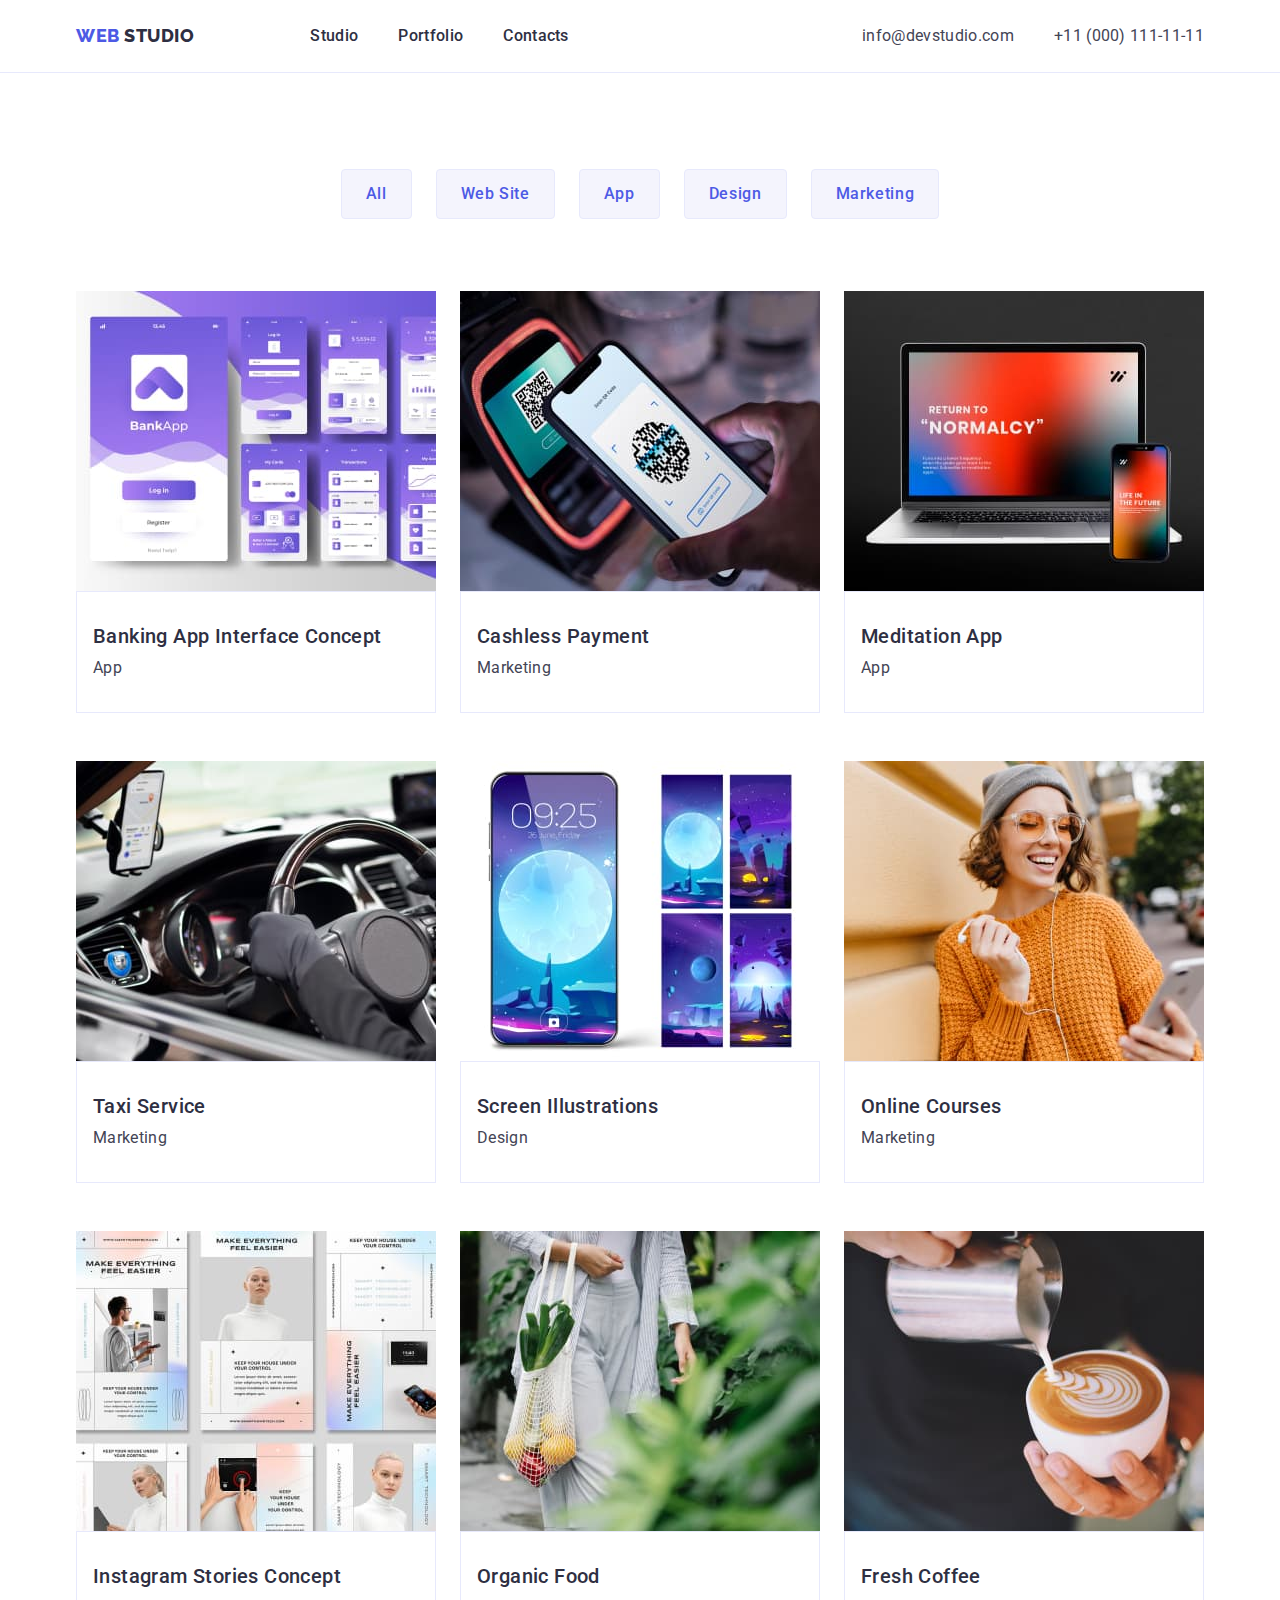
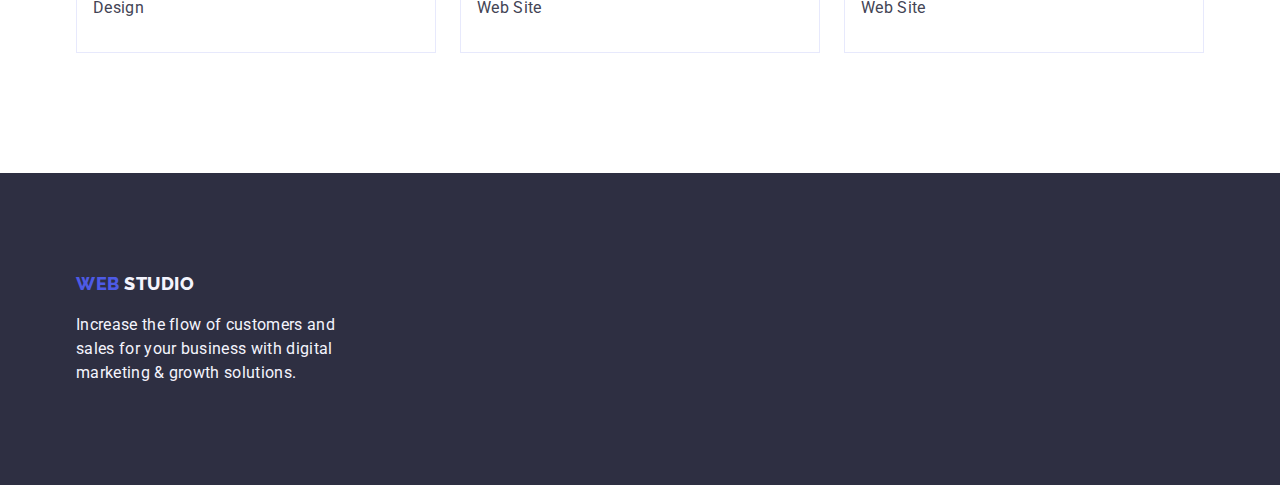
==== commit c1e6a5d8: "cha" ====
--- a/portfolio.html
+++ b/portfolio.html
@@ -21,7 +21,7 @@
   </head>
 
   <body class="body">
-    <header>
+    <header class="header-page">
       <div class="header-container container">
         <nav class="header-nav">
           <a class="logo link" href="./index.html"
--- a/css/styles.css
+++ b/css/styles.css
@@ -160,6 +160,7 @@
   color: var(--logo-dark-txt-container);
 }
 .logo-light {
+  margin-bottom: 16px;
   color: var(--logo-btn-txt);
 }
 .header-link {
@@ -190,9 +191,15 @@
 .header-container {
   display: flex;
   align-items: center;
+  border-top: none;
+  
+}
+.header-page {
   border-bottom: 1px solid #e7e9fc;
 }
 .header-nav-list {
+  padding-top: 24px;
+  padding-bottom: 24px;
   display: flex;
   align-items: center;
   gap: 40px;
@@ -202,8 +209,7 @@
   margin-right: auto;
   display: flex;
   gap: 40px;
-  padding-top: 24px;
-  padding-bottom: 24px;
+  
 }
 .section-studio {
   padding-top: 120px;
@@ -295,7 +301,7 @@
   text-align: center;
 }
 .logo-footer {
-  margin-bottom: 16px;
+  
   padding-top: 100px;
   padding-bottom: 100px;
 }
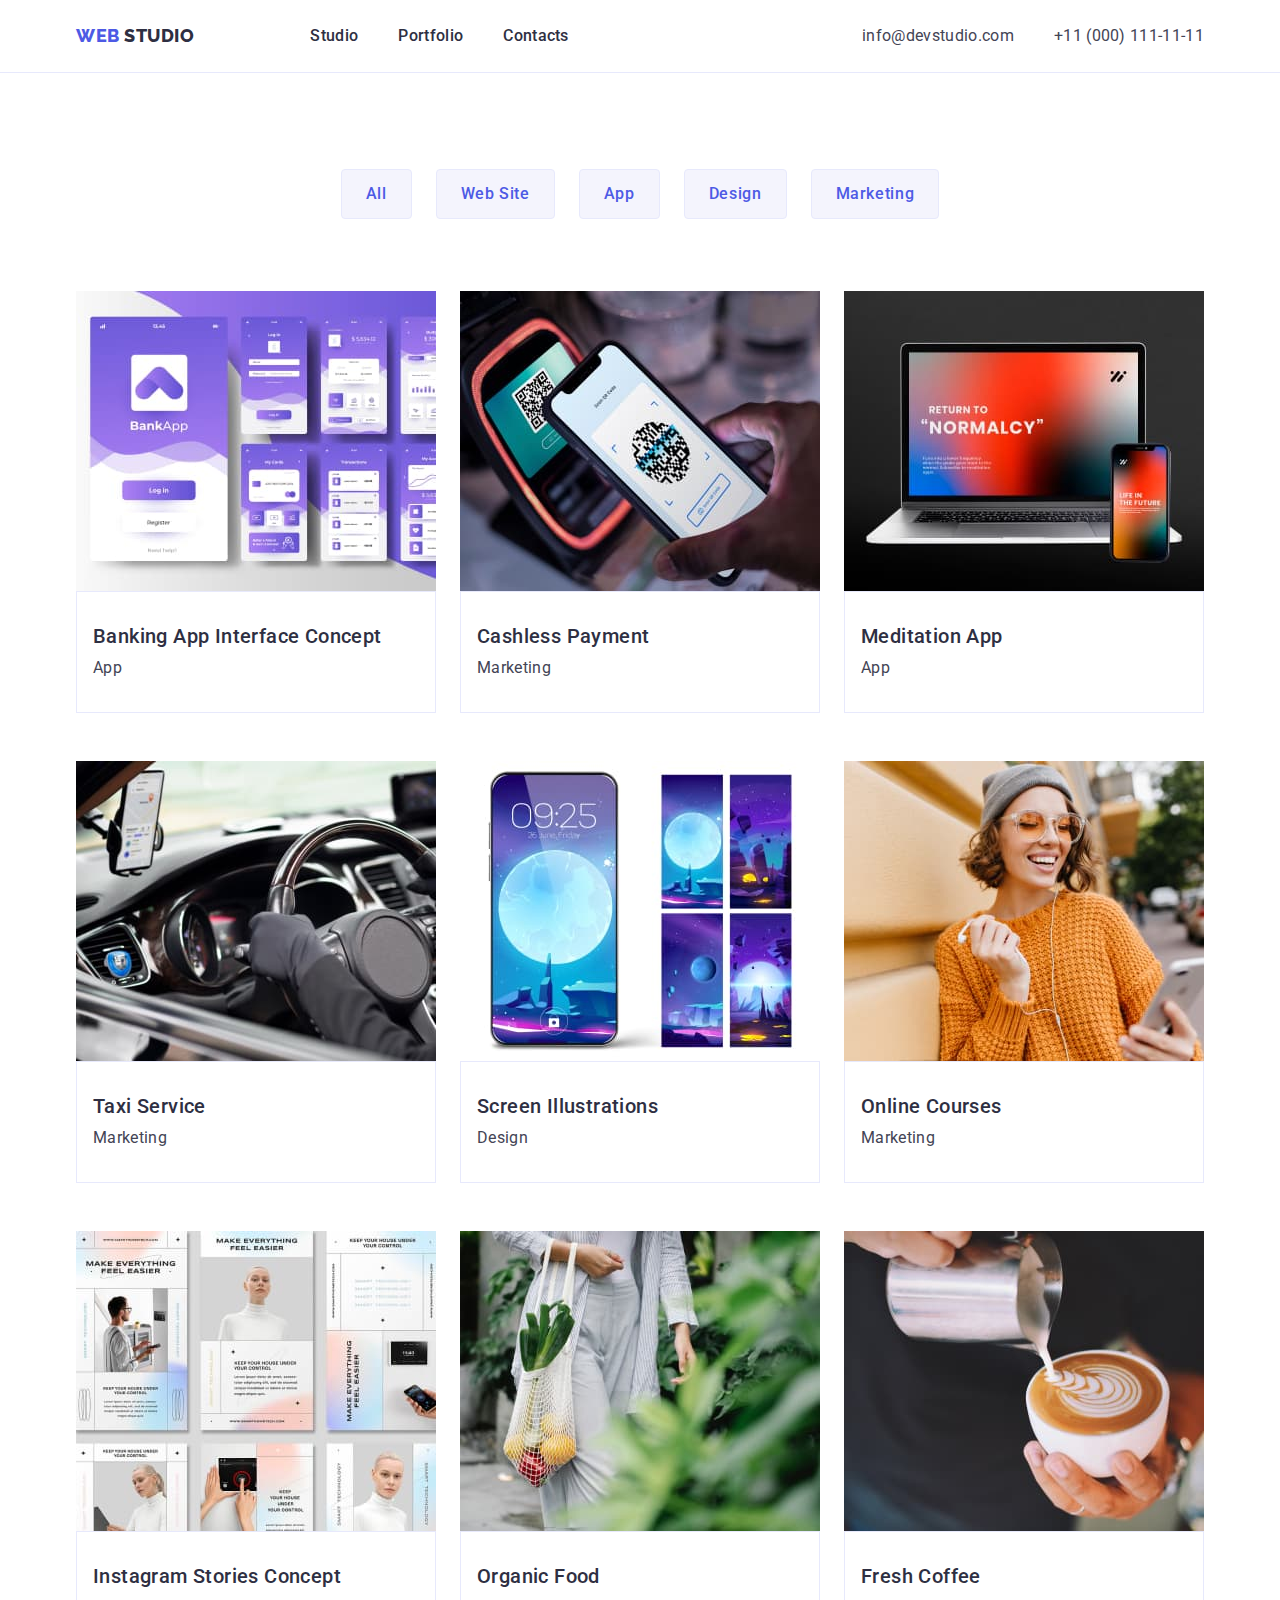
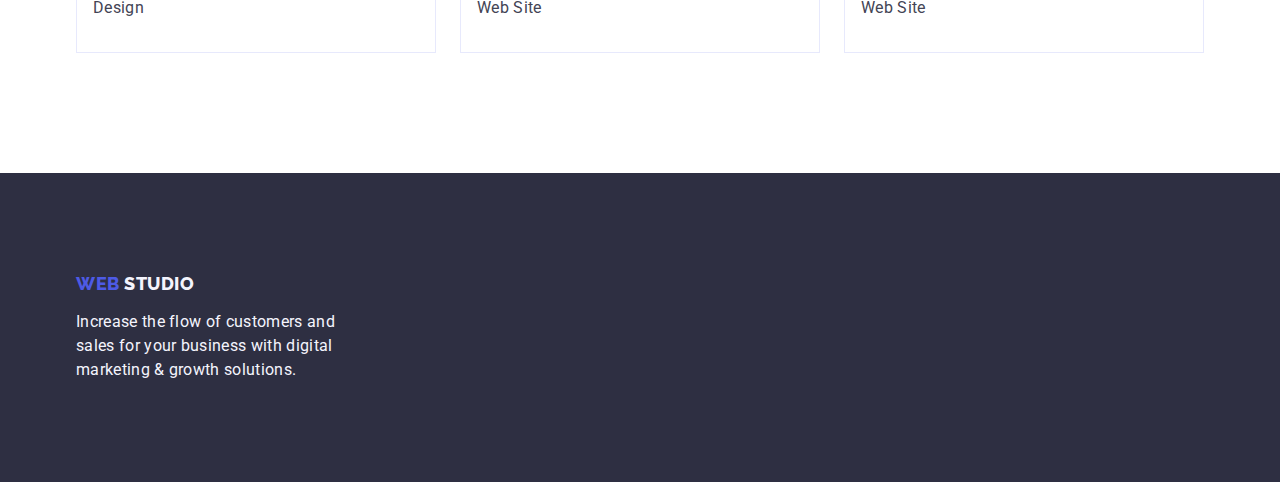
==== commit 5f20f4a6: "change" ====
--- a/portfolio.html
+++ b/portfolio.html
@@ -204,7 +204,7 @@
     </main>
     <footer class="dark-bg">
       <div class="container logo-footer">
-        <a class="logo link" href="./portfolio.html"
+        <a class="logo link logo-text" href="./portfolio.html"
           >Web <span class="logo-light">Studio</span></a
         >
         <p class="footer-text">
--- a/css/styles.css
+++ b/css/styles.css
@@ -84,7 +84,6 @@
   background-color: var(--okean-active-btn);
 }
 .bth-portfolio {
- 
   padding: 12px 24px;
 
   font-family: var(--primary-font);
@@ -97,13 +96,11 @@
   cursor: pointer;
   border: 1px solid #e7e9fc;
   border-radius: 4px;
-  
 }
 .bth-portfolio:focus {
   background-color: #404bbf;
   color: #ffffff;
   border: 1px solid transparent;
-
 }
 
 .bth-portfolio:hover,
@@ -114,6 +111,7 @@
 }
 
 .title {
+  padding-top: 188px;
   margin-bottom: 48px;
   margin-left: auto;
   margin-right: auto;
@@ -128,14 +126,13 @@
   color: var(--light-txt-cl);
 }
 .title-container {
-  padding-top: 188px;
   padding-bottom: 188px;
 }
+
 .dark-bg {
   background: var(--logo-dark-txt-container);
 }
 .footer-text {
-  margin-top: 16px;
   width: 264px;
   font-family: var(--primary-font);
   font-weight: 400;
@@ -160,8 +157,10 @@
   color: var(--logo-dark-txt-container);
 }
 .logo-light {
+  color: var(--logo-btn-txt);
+}
+.logo-text {
   margin-bottom: 16px;
-  color: var(--logo-btn-txt);
 }
 .header-link {
   font-family: var(--primary-font);
@@ -189,17 +188,16 @@
 }
 
 .header-container {
+  padding-top: 24px;
+  padding-bottom: 24px;
   display: flex;
   align-items: center;
   border-top: none;
-  
 }
 .header-page {
   border-bottom: 1px solid #e7e9fc;
 }
 .header-nav-list {
-  padding-top: 24px;
-  padding-bottom: 24px;
   display: flex;
   align-items: center;
   gap: 40px;
@@ -209,7 +207,6 @@
   margin-right: auto;
   display: flex;
   gap: 40px;
-  
 }
 .section-studio {
   padding-top: 120px;
@@ -301,7 +298,6 @@
   text-align: center;
 }
 .logo-footer {
-  
   padding-top: 100px;
   padding-bottom: 100px;
 }
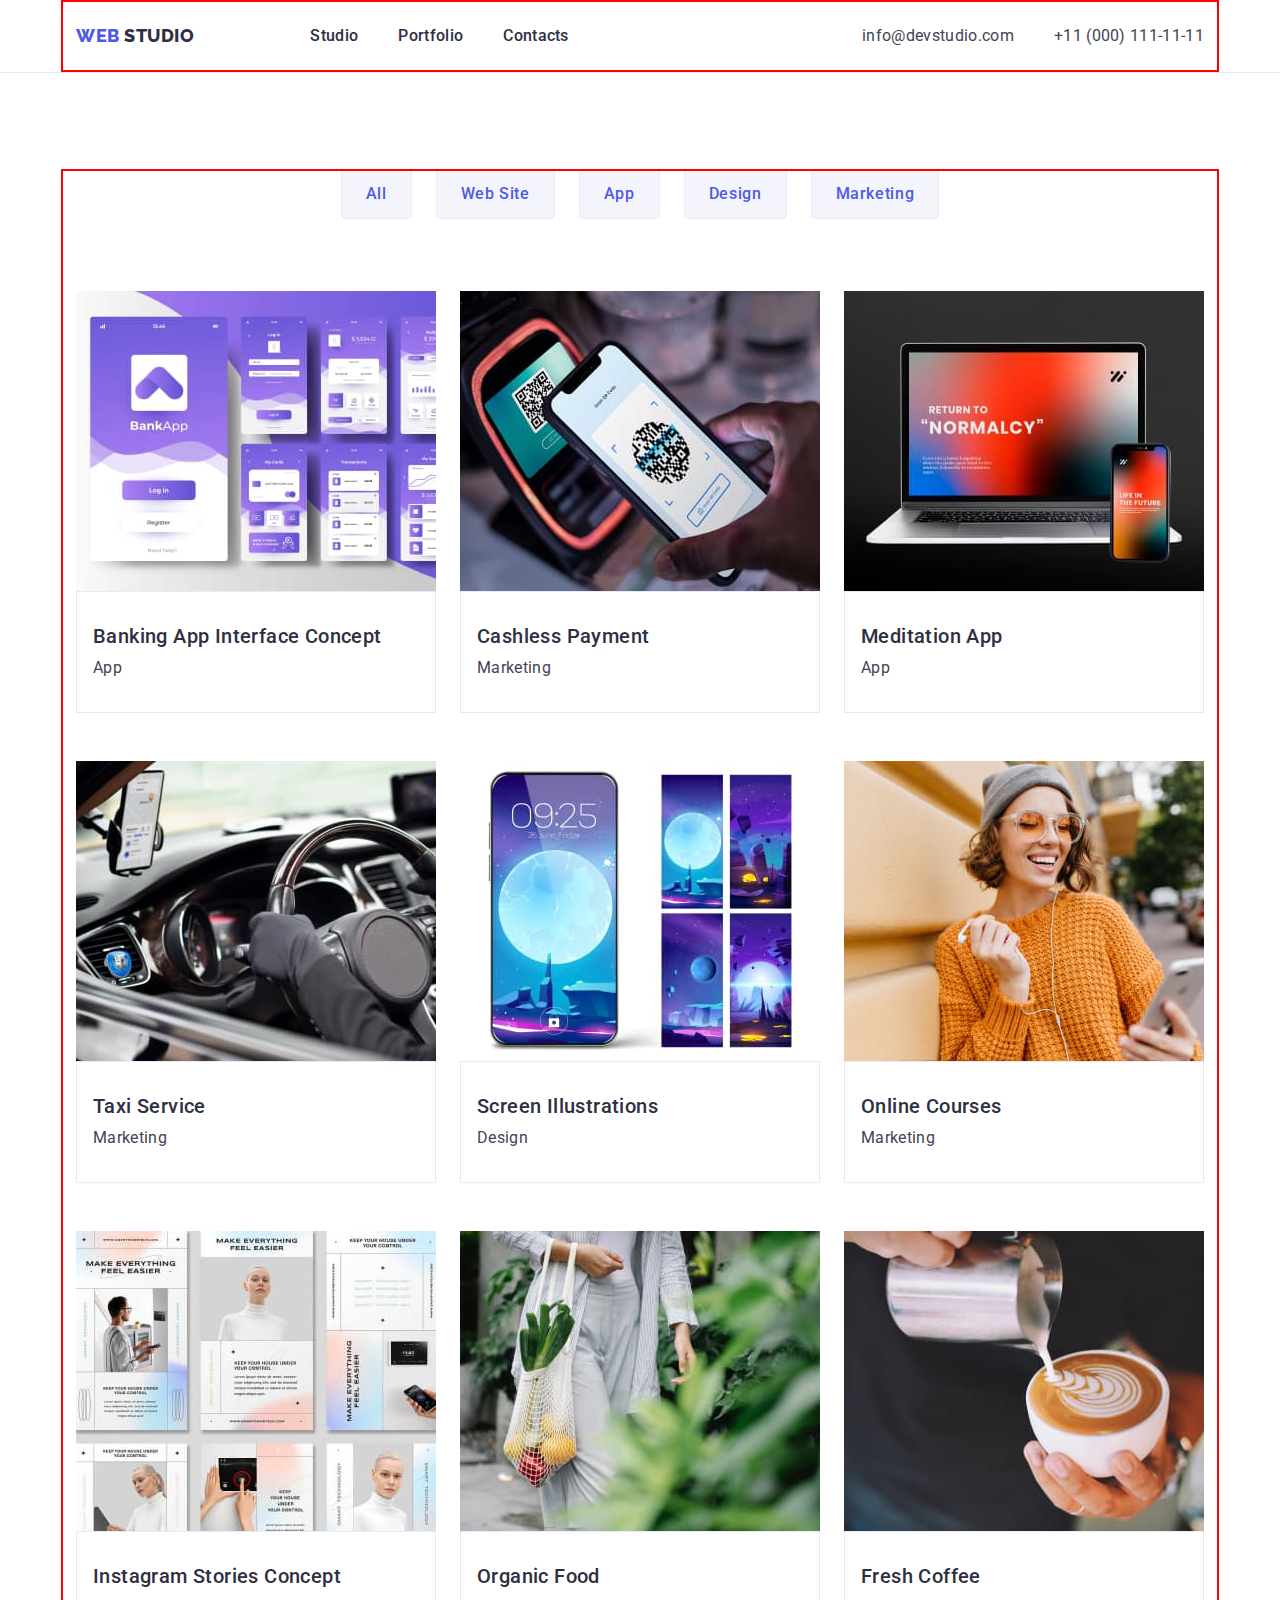
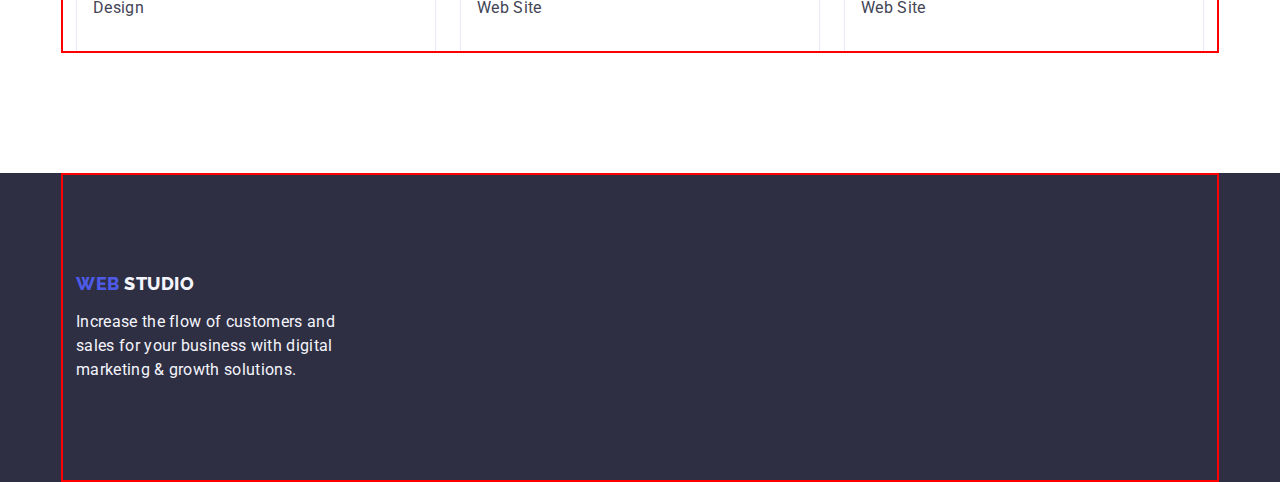
==== commit 9cbb0160: "change" ====
--- a/portfolio.html
+++ b/portfolio.html
@@ -54,7 +54,7 @@
 
     <main>
       <section class="portfolio-section">
-        <div class="container">
+        <div class="container container-item">
           <h1 class="visually-hidden" hidden>Portfolio</h1>
 
           <ul class="list btn-list">
--- a/css/styles.css
+++ b/css/styles.css
@@ -38,8 +38,11 @@
   margin-right: auto;
   padding-left: 15px;
   padding-right: 15px;
-
+  outline: 2px solid red;
   outline-offset: -2px;
+}
+.container-item {
+  border-top: none;
 }
 
 .list {
@@ -162,6 +165,10 @@
 .logo-text {
   margin-bottom: 16px;
 }
+.logo-footer {
+  padding-top: 100px;
+  padding-bottom: 100px;
+}
 .header-link {
   font-family: var(--primary-font);
   font-weight: 500;
@@ -188,21 +195,21 @@
 }
 
 .header-container {
+  display: flex;
+  align-items: center;
+  border-top: none;
+}
+.header-page {
+  border-bottom: 1px solid #e7e9fc;
+}
+.header-nav-list {
+  display: flex;
+  align-items: center;
+  gap: 40px;
+}
+.header-nav {
   padding-top: 24px;
   padding-bottom: 24px;
-  display: flex;
-  align-items: center;
-  border-top: none;
-}
-.header-page {
-  border-bottom: 1px solid #e7e9fc;
-}
-.header-nav-list {
-  display: flex;
-  align-items: center;
-  gap: 40px;
-}
-.header-nav {
   align-items: center;
   margin-right: auto;
   display: flex;
@@ -269,7 +276,7 @@
 .subtitle {
   width: 264px;
 }
-.img-list {
+.images-list {
   display: flex;
   flex-wrap: wrap;
   gap: 24px;
@@ -297,10 +304,7 @@
 .team-text {
   text-align: center;
 }
-.logo-footer {
-  padding-top: 100px;
-  padding-bottom: 100px;
-}
+
 .btn-list {
   margin-bottom: 72px;
   display: flex;
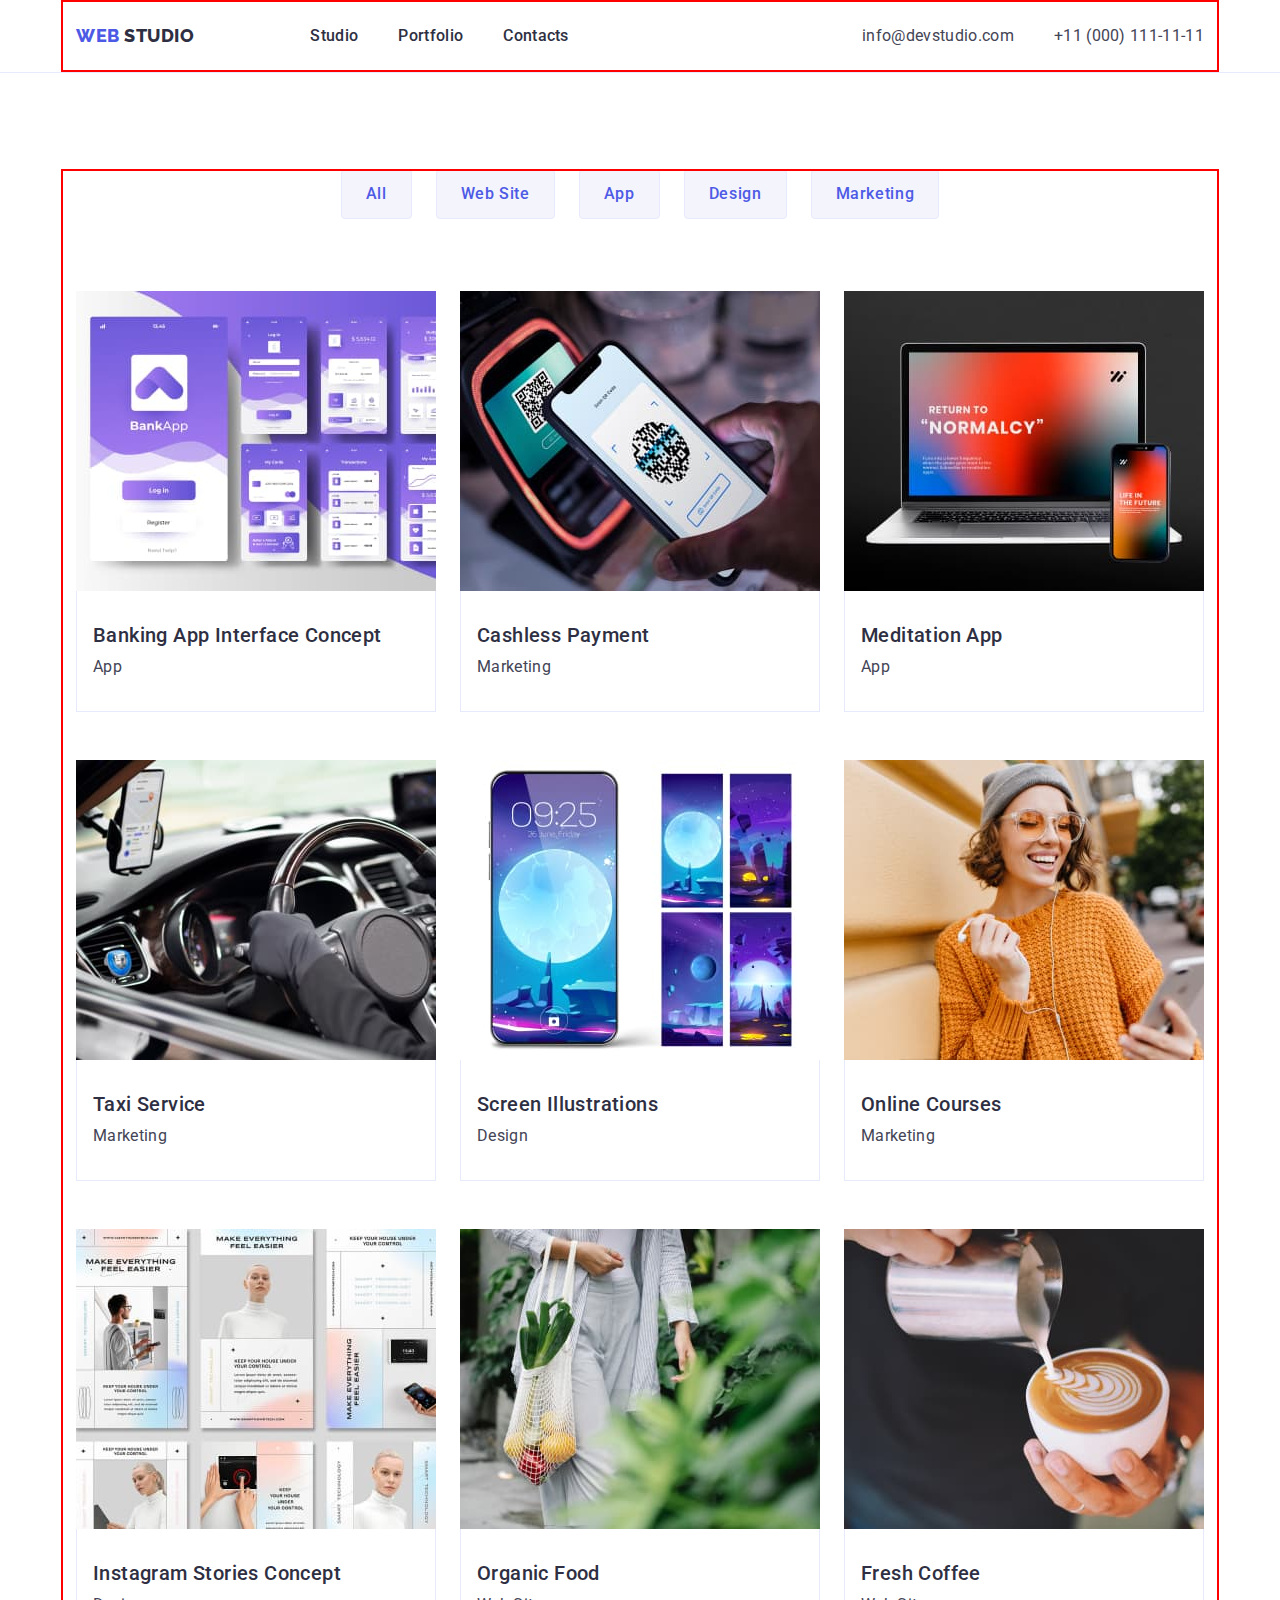
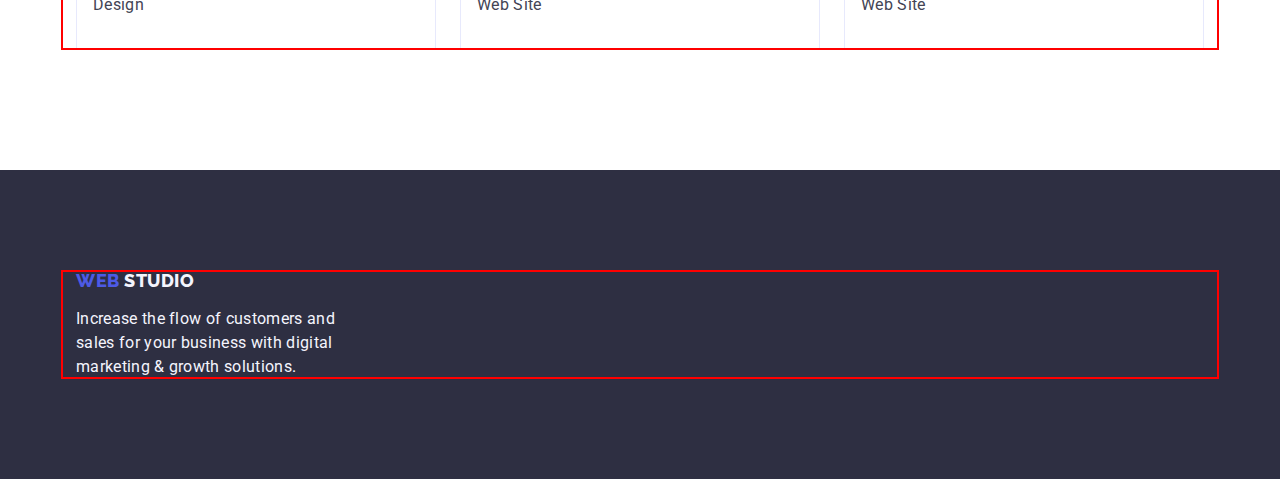
==== commit 9688da8e: "change" ====
--- a/portfolio.html
+++ b/portfolio.html
@@ -202,8 +202,8 @@
         </div>
       </section>
     </main>
-    <footer class="dark-bg">
-      <div class="container logo-footer">
+    <footer class="dark-bg logo-footer">
+      <div class="container ">
         <a class="logo link logo-text" href="./portfolio.html"
           >Web <span class="logo-light">Studio</span></a
         >
--- a/css/styles.css
+++ b/css/styles.css
@@ -46,6 +46,7 @@
 }
 
 .list {
+  border-top: none;
   list-style: none;
   font-style: normal;
   padding: 0;
@@ -114,7 +115,6 @@
 }
 
 .title {
-  padding-top: 188px;
   margin-bottom: 48px;
   margin-left: auto;
   margin-right: auto;
@@ -128,13 +128,11 @@
   letter-spacing: 0.02em;
   color: var(--light-txt-cl);
 }
-.title-container {
-  padding-bottom: 188px;
-}
 
 .dark-bg {
   background: var(--logo-dark-txt-container);
 }
+
 .footer-text {
   width: 264px;
   font-family: var(--primary-font);
@@ -170,6 +168,8 @@
   padding-bottom: 100px;
 }
 .header-link {
+  padding-top: 24px;
+  padding-bottom: 24px;
   font-family: var(--primary-font);
   font-weight: 500;
   font-size: 16px;
@@ -208,8 +208,6 @@
   gap: 40px;
 }
 .header-nav {
-  padding-top: 24px;
-  padding-bottom: 24px;
   align-items: center;
   margin-right: auto;
   display: flex;
@@ -217,7 +215,11 @@
 }
 .section-studio {
   padding-top: 120px;
-  padding-bottom: 120px;
+ 
+}
+.title-container {
+  padding-top: 188px;
+  padding-bottom: 188px;
 }
 
 .uppertitle {
@@ -281,6 +283,9 @@
   flex-wrap: wrap;
   gap: 24px;
 }
+.pic {
+  width: 360px;
+}
 .team-list {
   display: flex;
   flex-wrap: wrap;
@@ -323,9 +328,9 @@
   flex-wrap: wrap;
   gap: 24px;
   row-gap: 48px;
-  border-top: none;
 }
 .card-wrapper {
   padding: 32px 16px;
   border: 1px solid #e7e9fc;
-}
+  border-top: none;
+}
